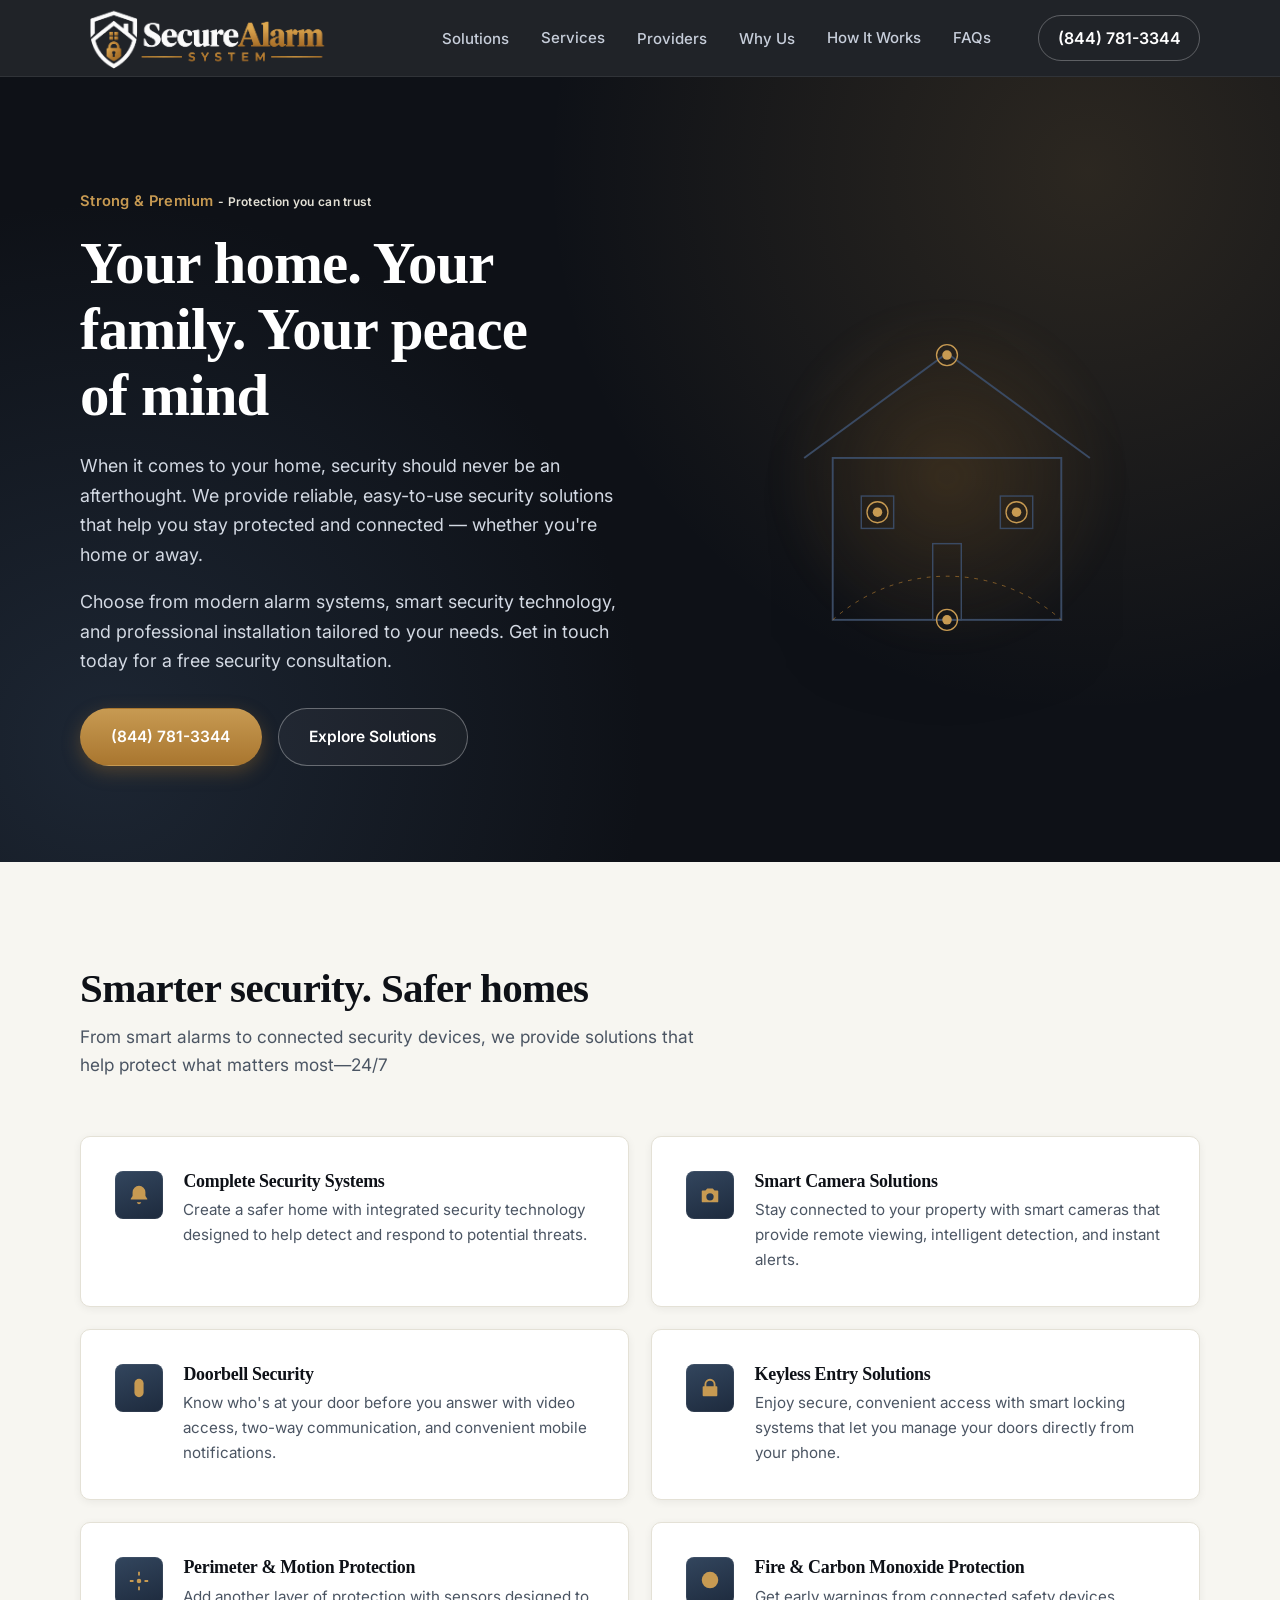
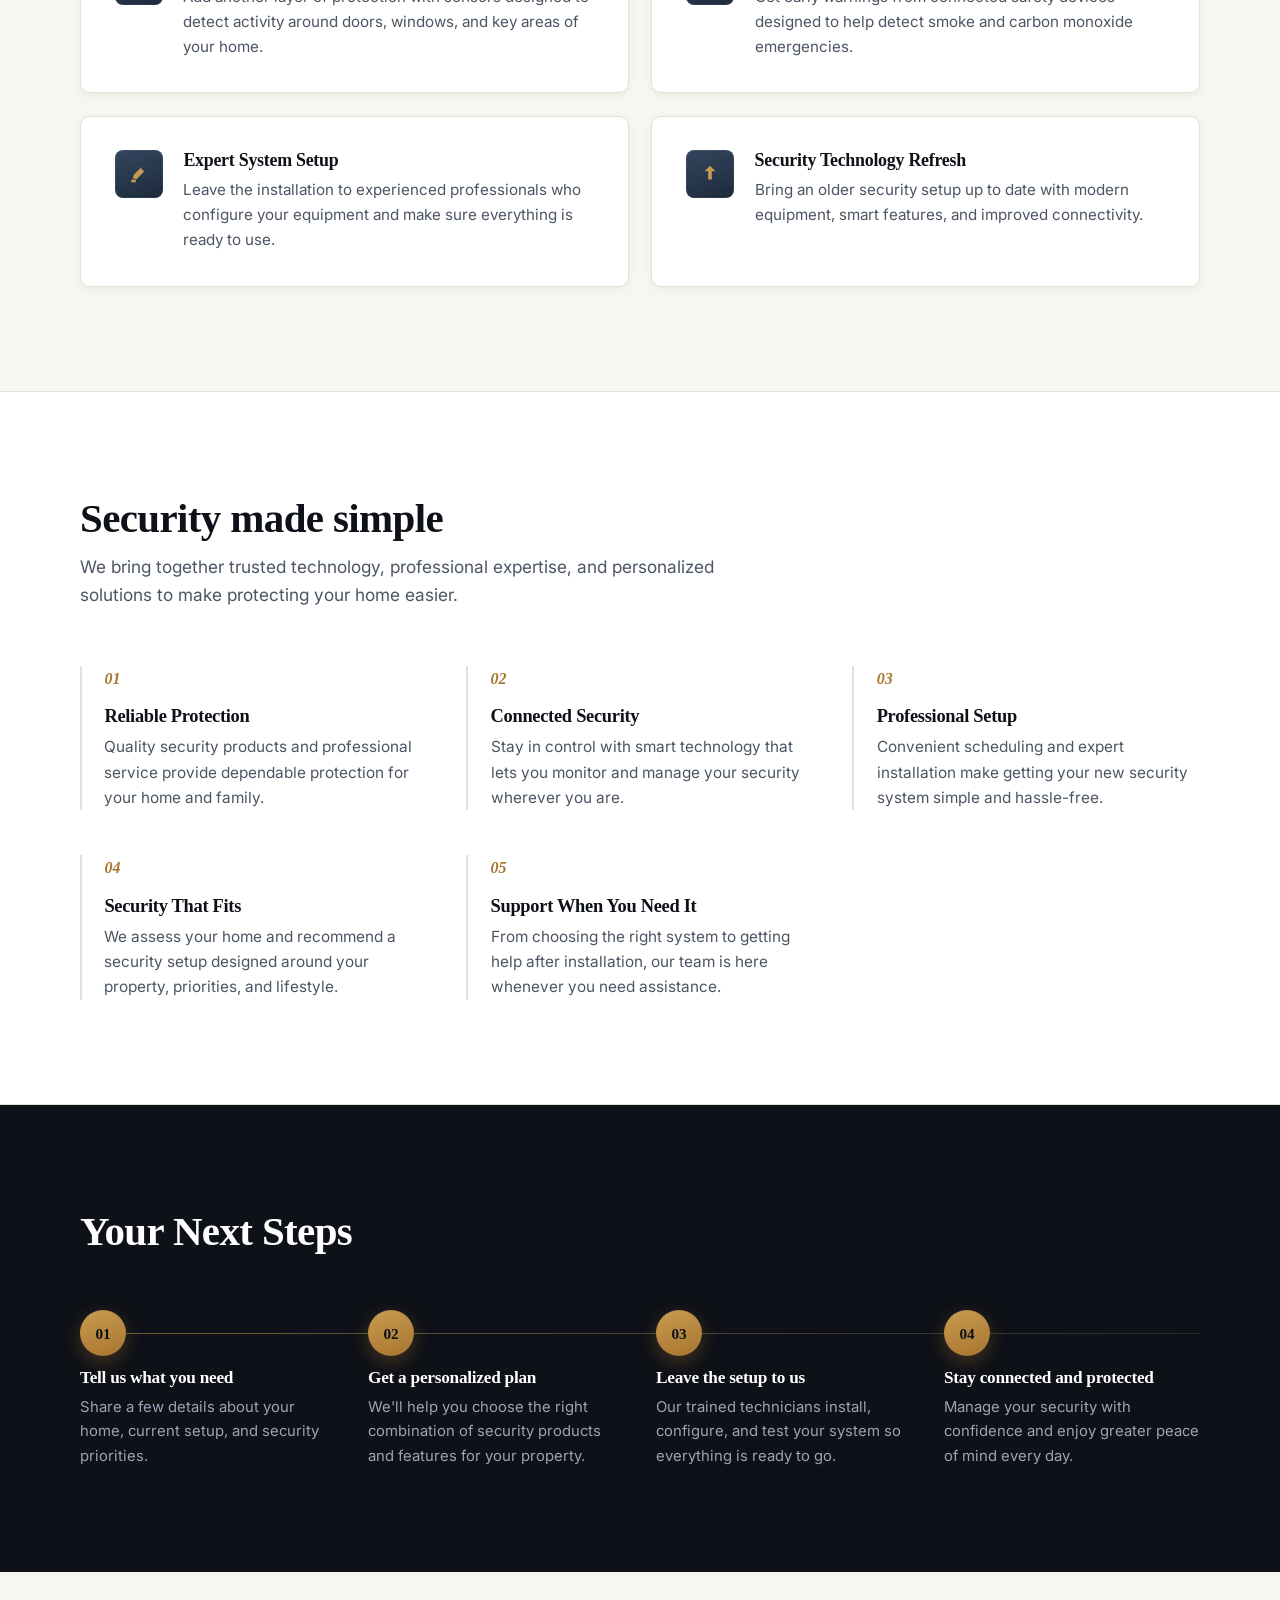
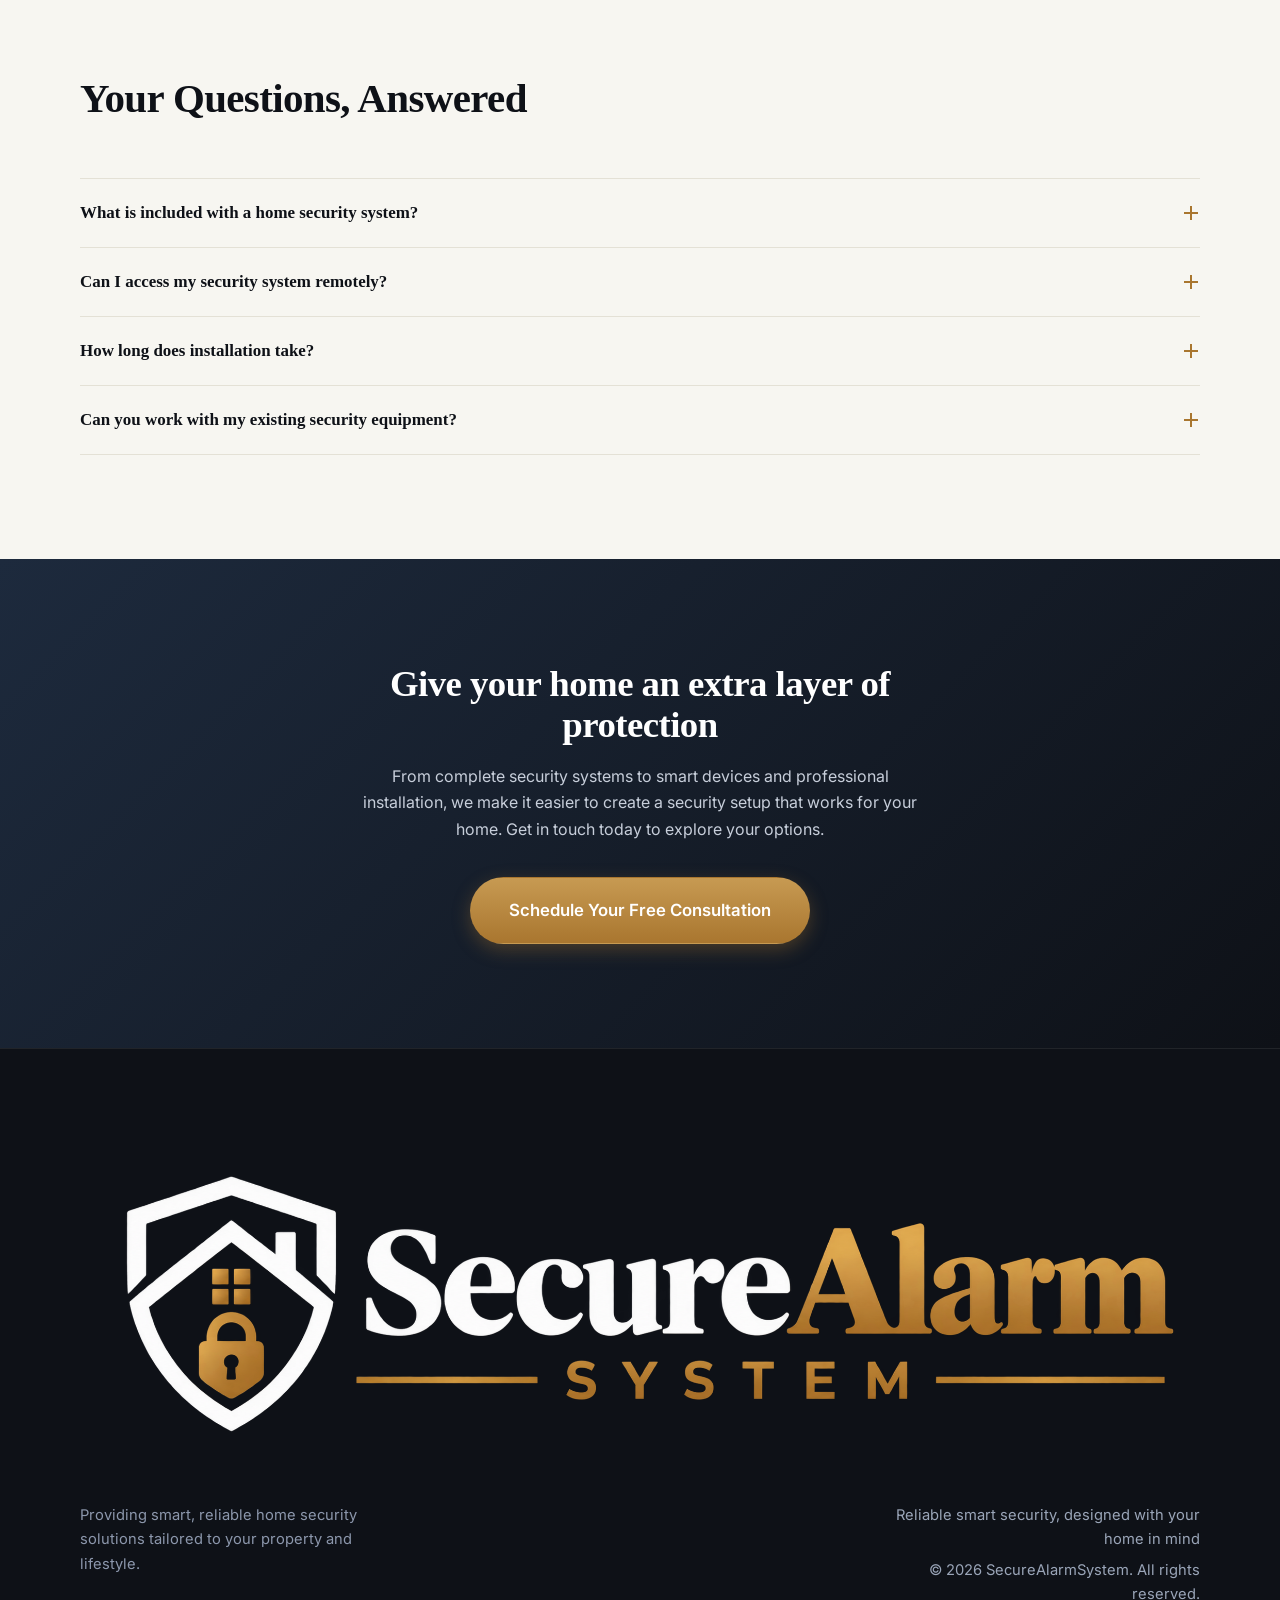
==== index.html @ 773af035 "Initial commit" ====
<!DOCTYPE html>
<html lang="en">

<head>
  <meta charset="UTF-8">
  <meta name="viewport" content="width=device-width, initial-scale=1.0">
  <title>SecureAlarmSystem | Smart Home Security You Can Count On</title>
  <link rel="preconnect" href="https://fonts.googleapis.com">
  <link rel="preconnect" href="https://fonts.gstatic.com" crossorigin>
  <link
    href="https://fonts.googleapis.com/css2?family=Libre+Franklin:wght@500;700;800&family=Inter:wght@400;500;600&display=swap"
    rel="stylesheet">
  <link rel="stylesheet" href="assets/css/styles.css">
</head>

<body>

  <!-- ============ HEADER ============ -->
  <header class="site-header" id="siteHeader">
    <div class="header-inner">
      <a href="#" class="logo">
        <img src="/assets/images/logo.png" width=250/>
      </a>

      <nav class="main-nav" id="mainNav">
        <ul>
          <li class="has-dropdown">
            <button class="nav-link dropdown-toggle" aria-expanded="false">Solutions</button>
            <ul class="dropdown">
              <li><a href="#alarms">Complete Security Systems</a></li>
              <li><a href="#cameras">Smart Camera Solutions</a></li>
              <li><a href="#doorbell">Doorbell Security</a></li>
              <li><a href="#locks">Keyless Entry Solutions</a></li>
              <li><a href="#sensors">Perimeter &amp; Motion Protection</a></li>
              <li><a href="#smoke">Fire &amp; Carbon Monoxide Protection</a></li>
            </ul>
          </li>
          <li><a class="nav-link" href="services.html">Services</a></li>
          <li class="has-dropdown">
            <button class="nav-link dropdown-toggle" aria-expanded="false">Providers</button>
            <ul class="dropdown">
              <li><a href="brands/adt.html">ADT</a></li>
              <li><a href="brands/vivint.html">Vivint</a></li>
            </ul>
          </li>
          <li class="has-dropdown">
            <button class="nav-link dropdown-toggle" aria-expanded="false">Why Us</button>
            <ul class="dropdown">
              <li><a href="#technology">Smart Technology</a></li>
              <li><a href="#custom">Customized Protection</a></li>
              <li><a href="#support">Customer Support</a></li>
            </ul>
          </li>
          <li><a class="nav-link" href="#how-it-works">How It Works</a></li>
          <li><a class="nav-link" href="#faqs">FAQs</a></li>
        </ul>
      </nav>

      <a href="tel:+18447813344" class="header-phone">(844) 781-3344</a>
      <button class="menu-toggle" id="menuToggle" aria-label="Toggle menu" aria-expanded="false">
        <span></span><span></span><span></span>
      </button>
    </div>
  </header>

  <!-- ============ HERO ============ -->
  <section class="hero">
    <div class="hero-inner">
      <div class="hero-copy">
        <p class="hero-kicker">Strong & Premium <span style="color: var(--line); font-size: 12px;"> - Protection you can
            trust</span></p>
        <h1>Your home. Your family. Your peace of mind</h1>
        <p class="hero-lead">
          When it comes to your home, security should never be an afterthought. We provide reliable, easy-to-use
          security solutions that help you stay protected and connected — whether you're home or away.
        </p>
        <p class="hero-lead">
          Choose from modern alarm systems, smart security technology, and professional installation tailored to your
          needs. Get in touch today for a free security consultation.
        </p>
        <div class="hero-actions">
          <a href="tel:+18447813344" class="btn btn-primary">(844) 781-3344</a>
          <a href="#solutions" class="btn btn-ghost">Explore Solutions</a>
        </div>
      </div>

      <div class="hero-visual" aria-hidden="true">
        <svg viewBox="0 0 420 420" class="house-schematic">
          <!-- roof -->
          <path d="M60 190 L210 80 L360 190" fill="none" stroke="#3A4A63" stroke-width="2" />
          <!-- walls -->
          <rect x="90" y="190" width="240" height="170" fill="none" stroke="#3A4A63" stroke-width="2" />
          <!-- door -->
          <rect x="195" y="280" width="30" height="80" fill="none" stroke="#3A4A63" stroke-width="1.5" />
          <!-- windows -->
          <rect x="120" y="230" width="34" height="34" fill="none" stroke="#3A4A63" stroke-width="1.5" />
          <rect x="266" y="230" width="34" height="34" fill="none" stroke="#3A4A63" stroke-width="1.5" />
          <!-- sensor nodes -->
          <g class="sensor-node" style="--d:0s">
            <circle cx="137" cy="247" r="5" />
            <circle cx="137" cy="247" r="11" class="pulse" />
          </g>
          <g class="sensor-node" style="--d:.4s">
            <circle cx="283" cy="247" r="5" />
            <circle cx="283" cy="247" r="11" class="pulse" />
          </g>
          <g class="sensor-node" style="--d:.8s">
            <circle cx="210" cy="360" r="5" />
            <circle cx="210" cy="360" r="11" class="pulse" />
          </g>
          <g class="sensor-node" style="--d:1.2s">
            <circle cx="210" cy="82" r="5" />
            <circle cx="210" cy="82" r="11" class="pulse" />
          </g>
          <!-- coverage arcs -->
          <path d="M90 360 A180 180 0 0 1 330 360" fill="none" stroke="#C98A33" stroke-width="1" stroke-dasharray="4 6"
            opacity=".6" />
        </svg>
      </div>
    </div>
  </section>

  <!-- ============ SOLUTIONS ============ -->
  <section class="solutions" id="solutions">
    <div class="section-inner">
      <div class="section-head">
        <h2>Smarter security. Safer homes</h2>
        <p>From smart alarms to connected security devices, we provide solutions that help protect what matters
          most—24/7</p>
      </div>

      <ul class="solutions-list">
        <li id="alarms">
          <span class="sol-icon" data-icon="alarm"></span>
          <div>
            <h3>Complete Security Systems</h3>
            <p>Create a safer home with integrated security technology designed to help detect and respond to potential
              threats.</p>
          </div>
        </li>
        <li id="cameras">
          <span class="sol-icon" data-icon="camera"></span>
          <div>
            <h3>Smart Camera Solutions</h3>
            <p>Stay connected to your property with smart cameras that provide remote viewing, intelligent detection,
              and instant alerts.</p>
          </div>
        </li>
        <li id="doorbell">
          <span class="sol-icon" data-icon="doorbell"></span>
          <div>
            <h3>Doorbell Security</h3>
            <p>Know who's at your door before you answer with video access, two-way communication, and convenient mobile
              notifications.</p>
          </div>
        </li>
        <li id="locks">
          <span class="sol-icon" data-icon="lock"></span>
          <div>
            <h3>Keyless Entry Solutions</h3>
            <p>Enjoy secure, convenient access with smart locking systems that let you manage your doors directly from
              your phone.</p>
          </div>
        </li>
        <li id="sensors">
          <span class="sol-icon" data-icon="sensor"></span>
          <div>
            <h3>Perimeter &amp; Motion Protection</h3>
            <p>Add another layer of protection with sensors designed to detect activity around doors, windows, and key
              areas of your home.</p>
          </div>
        </li>
        <li id="smoke">
          <span class="sol-icon" data-icon="smoke"></span>
          <div>
            <h3>Fire &amp; Carbon Monoxide Protection</h3>
            <p>Get early warnings from connected safety devices designed to help detect smoke and carbon monoxide
              emergencies.</p>
          </div>
        </li>
        <li>
          <span class="sol-icon" data-icon="install"></span>
          <div>
            <h3>Expert System Setup</h3>
            <p>Leave the installation to experienced professionals who configure your equipment and make sure everything
              is ready to use.</p>
          </div>
        </li>
        <li>
          <span class="sol-icon" data-icon="upgrade"></span>
          <div>
            <h3>Security Technology Refresh</h3>
            <p>Bring an older security setup up to date with modern equipment, smart features, and improved
              connectivity.</p>
          </div>
        </li>
      </ul>
    </div>
  </section>

  <!-- ============ WHY US ============ -->
  <section class="why-us" id="why-us">
    <div class="section-inner why-inner">
      <div class="section-head">
        <h2>Security made simple</h2>
        <p>We bring together trusted technology, professional expertise, and personalized solutions to make protecting
          your home easier.</p>
      </div>

      <div class="why-grid">
        <div class="why-item">
          <span class="why-index">01</span>
          <h3>Reliable Protection</h3>
          <p>Quality security products and professional service provide dependable protection for your home and family.
          </p>
        </div>
        <div class="why-item" id="technology">
          <span class="why-index">02</span>
          <h3>Connected Security</h3>
          <p>Stay in control with smart technology that lets you monitor and manage your security wherever you are.</p>
        </div>
        <div class="why-item">
          <span class="why-index">03</span>
          <h3>Professional Setup</h3>
          <p>Convenient scheduling and expert installation make getting your new security system simple and hassle-free.
          </p>
        </div>
        <div class="why-item" id="custom">
          <span class="why-index">04</span>
          <h3>Security That Fits</h3>
          <p>We assess your home and recommend a security setup designed around your property, priorities, and
            lifestyle.</p>
        </div>
        <div class="why-item" id="support">
          <span class="why-index">05</span>
          <h3>Support When You Need It</h3>
          <p>From choosing the right system to getting help after installation, our team is here whenever you need
            assistance.</p>
        </div>
      </div>
    </div>
  </section>

  <!-- ============ HOW IT WORKS ============ -->
  <section class="how-it-works" id="how-it-works">
    <div class="section-inner">
      <div class="section-head light">
        <h2>Your Next Steps</h2>
      </div>

      <ol class="timeline">
        <li>
          <span class="tl-num">01</span>
          <div>
            <h3>Tell us what you need</h3>
            <p>Share a few details about your home, current setup, and security priorities.</p>
          </div>
        </li>
        <li>
          <span class="tl-num">02</span>
          <div>
            <h3>Get a personalized plan</h3>
            <p>We'll help you choose the right combination of security products and features for your property.</p>
          </div>
        </li>
        <li>
          <span class="tl-num">03</span>
          <div>
            <h3>Leave the setup to us</h3>
            <p>Our trained technicians install, configure, and test your system so everything is ready to go.</p>
          </div>
        </li>
        <li>
          <span class="tl-num">04</span>
          <div>
            <h3>Stay connected and protected</h3>
            <p>Manage your security with confidence and enjoy greater peace of mind every day.</p>
          </div>
        </li>
      </ol>
    </div>
  </section>

  <!-- ============ FAQ ============ -->
  <section class="faqs" id="faqs">
    <div class="section-inner">
      <div class="section-head">
        <h2>Your Questions, Answered</h2>
      </div>

      <div class="accordion" id="faqAccordion">
        <div class="accordion-item">
          <button class="accordion-trigger" aria-expanded="false">
            <span>What is included with a home security system?</span>
            <span class="accordion-icon"></span>
          </button>
          <div class="accordion-panel">
            <p>Security packages can include alarms, cameras, sensors, smart locks, and other connected devices based on
              your home's needs.</p>
          </div>
        </div>
        <div class="accordion-item">
          <button class="accordion-trigger" aria-expanded="false">
            <span>Can I access my security system remotely?</span>
            <span class="accordion-icon"></span>
          </button>
          <div class="accordion-panel">
            <p>Yes. Compatible systems can connect to your smartphone, allowing you to check your security status and
              receive notifications while you're away.</p>
          </div>
        </div>
        <div class="accordion-item">
          <button class="accordion-trigger" aria-expanded="false">
            <span>How long does installation take?</span>
            <span class="accordion-icon"></span>
          </button>
          <div class="accordion-panel">
            <p>Installation time depends on the size and complexity of your system. Our technicians will make sure your
              equipment is properly installed, configured, and tested.</p>
          </div>
        </div>
        <div class="accordion-item">
          <button class="accordion-trigger" aria-expanded="false">
            <span>Can you work with my existing security equipment?</span>
            <span class="accordion-icon"></span>
          </button>
          <div class="accordion-panel">
            <p>In many cases, existing equipment can be upgraded or integrated with newer security technology. We'll
              assess your current setup and recommend the best options.</p>
          </div>
        </div>
      </div>
    </div>
  </section>

  <!-- ============ CTA ============ -->
  <section class="cta">
    <div class="section-inner cta-inner">
      <h2>Give your home an extra layer of protection</h2>
      <p>From complete security systems to smart devices and professional installation, we make it easier to create a
        security setup that works for your home. Get in touch today to explore your options.</p>
      <a href="tel:+18447813344" class="btn btn-primary btn-large">Schedule Your Free Consultation</a>
    </div>
  </section>

  <!-- ============ FOOTER ============ -->
  <footer class="site-footer">
    <div class="section-inner footer-inner">
      <a href="#" class="logo footer-logo"><img src="/assets/images/logo.png"/></a>
      <div class="parent">
        <div>
          <p>Providing smart, reliable home security solutions tailored to your property and lifestyle.</p>
        </div>
        <div class="footer-tagline">
          <p>Reliable smart security, designed with your home in mind</p>
          <p class="footer-copy">&copy; 2026 SecureAlarmSystem. All rights reserved.</p>
        </div>
      </div>
    </div>
  </footer>

  <button id="backToTop" class="back-to-top" aria-label="Back to top">&uarr;</button>

  <script src="https://code.jquery.com/jquery-3.7.1.min.js"></script>
  <script src="assets/js/script.js"></script>
</body>

</html>
---- assets/css/styles.css ----
/* =========================================================
   HomeSafeAlarm — stylesheet
   Palette (premium, product-brand direction):
     --ink       #0E1117  (obsidian — dark sections/text)
     --ink-2     #171B24  (raised panel on obsidian)
     --steel     #1D2A3D  (deep graphite-blue — brand dark)
     --steel-2   #33465E  (illustration line blue)
     --brass     #A9762F  (signature accent — metal/vault, not a stock orange)
     --brass-lt  #C79A52  (accent hover / gradient highlight)
     --paper     #F7F6F1  (warm bone background)
     --line      #E4E1D6  (hairline borders on paper)
     --slate     #4B5563  (body text)
   Type:
     Display/headings: 'Fraunces' (optical-size serif — confident, editorial)
     Body / UI:         'Inter'
   Edit the :root variables below to re-theme the whole site.
   ========================================================= */

:root {
  --ink: #0E1117;
  --ink-2: #171B24;
  --steel: #1D2A3D;
  --steel-2: #33465E;
  --brass: #A9762F;
  --brass-lt: #C79A52;
  --paper: #F7F6F1;
  --line: #E4E1D6;
  --slate: #4B5563;
  --white: #FFFFFF;

  /* legacy aliases kept so every component below still resolves */
  --amber: var(--brass);
  --amber-dark: #8E6226;

  --font-head: 'Fraunces', Georgia, serif;
  --font-body: 'Inter', Arial, sans-serif;

  --max-w: 1200px;
  --radius: 10px;
  --radius-sm: 8px;
  --radius-pill: 999px;

  --shadow-sm: 0 2px 8px rgba(14, 17, 23, .06);
  --shadow-md: 0 12px 32px rgba(14, 17, 23, .10);
  --shadow-lg: 0 24px 60px rgba(14, 17, 23, .20);
}

*,
*::before,
*::after {
  box-sizing: border-box;
}

html {
  scroll-behavior: smooth;
}

body {
  margin: 0;
  font-family: var(--font-body);
  color: var(--slate);
  background: var(--paper);
  line-height: 1.65;
  -webkit-font-smoothing: antialiased;
}

h1,
h2,
h3 {
  font-family: var(--font-head);
  font-optical-sizing: auto;
  color: var(--ink);
  margin: 0;
  line-height: 1.12;
  letter-spacing: -0.015em;
  font-weight: 600;
}

p {
  margin: 0 0 1em;
}

a {
  color: inherit;
  text-decoration: none;
}

ul,
ol {
  list-style: none;
  margin: 0;
  padding: 0;
}

img,
svg {
  display: block;
  max-width: 100%;
}

button {
  font-family: inherit;
  cursor: pointer;
}

:focus-visible {
  outline: 2px solid var(--brass);
  outline-offset: 3px;
}

.section-inner {
  max-width: var(--max-w);
  margin: 0 auto;
  padding: 6.5rem 2.5rem;
}

.section-head {
  max-width: 640px;
  margin-bottom: 3.5rem;
}

.section-head h2 {
  font-size: clamp(1.9rem, 3.2vw, 2.6rem);
  margin-bottom: .7rem;
  font-weight: 600;
}

.section-head p {
  font-size: 1.08rem;
  color: var(--slate);
  margin: 0;
}

.section-head.light h2 {
  color: var(--white);
}

.section-head.light p {
  color: #AEB6C4;
}

/* ---------------- Buttons ---------------- */
.btn {
  display: inline-flex;
  align-items: center;
  justify-content: center;
  gap: .5rem;
  padding: .95rem 1.9rem;
  font-family: var(--font-body);
  font-weight: 600;
  font-size: .97rem;
  border-radius: var(--radius-pill);
  border: 1.5px solid transparent;
  transition: transform .18s ease, box-shadow .18s ease, background .18s ease, border-color .18s ease, color .18s ease;
}

.btn-primary {
  background: linear-gradient(180deg, var(--brass-lt), var(--brass));
  color: var(--white);
  box-shadow: 0 6px 18px rgba(169, 118, 47, .35);
}

.btn-primary:hover {
  transform: translateY(-2px);
  box-shadow: 0 10px 26px rgba(169, 118, 47, .45);
}

.btn-ghost {
  border-color: rgba(255, 255, 255, .32);
  color: var(--white);
  background: rgba(255, 255, 255, .04);
}

.btn-ghost:hover {
  border-color: rgba(255, 255, 255, .7);
  background: rgba(255, 255, 255, .1);
  transform: translateY(-2px);
}

.btn-large {
  padding: 1.15rem 2.4rem;
  font-size: 1.05rem;
}

/* ---------------- Header ---------------- */
.site-header {
  position: sticky;
  top: 0;
  z-index: 100;
  background: rgba(14, 17, 23, .92);
  backdrop-filter: blur(10px);
  border-bottom: 1px solid rgba(255, 255, 255, .07);
  transition: box-shadow .2s ease, background .2s ease;
}

.site-header.scrolled {
  background: rgba(14, 17, 23, .98);
  box-shadow: 0 8px 24px rgba(0, 0, 0, .25);
}

.header-inner {
  max-width: var(--max-w);
  margin: 0 auto;
  padding: 0 2.5rem;
  height: 76px;
  display: flex;
  align-items: center;
  gap: 2rem;
}

.logo {
  display: flex;
  align-items: center;
  gap: .6rem;
  font-family: var(--font-head);
  font-weight: 600;
  font-size: 1.28rem;
  color: var(--white);
  margin-right: auto;
  letter-spacing: -0.01em;
}

.logo-mark {
  color: var(--ink);
  display: flex;
  background: linear-gradient(160deg, var(--brass-lt), var(--brass));
  border-radius: 50%;
  padding: 5px;
  box-shadow: 0 2px 10px rgba(169, 118, 47, .4);
}

.main-nav {
  display: flex;
}

.main-nav>ul {
  display: flex;
  align-items: center;
  gap: .1rem;
}

.nav-link {
  background: none;
  border: none;
  color: #C7CEDA;
  font-family: var(--font-body);
  font-size: .94rem;
  font-weight: 500;
  padding: 1.6rem .95rem;
  display: inline-block;
  position: relative;
}

.nav-link::after {
  content: '';
  position: absolute;
  left: .95rem;
  right: .95rem;
  bottom: 1.35rem;
  height: 1.5px;
  background: var(--brass);
  transform: scaleX(0);
  transform-origin: left;
  transition: transform .2s ease;
}

.nav-link:hover {
  color: var(--white);
}

.nav-link:hover::after {
  transform: scaleX(1);
}

.has-dropdown {
  position: relative;
}

.dropdown {
  position: absolute;
  top: 100%;
  left: 0;
  min-width: 230px;
  background: var(--white);
  border-radius: var(--radius);
  border: 1px solid var(--line);
  box-shadow: var(--shadow-lg);
  padding: .6rem 0;
  opacity: 0;
  visibility: hidden;
  transform: translateY(6px);
  transition: opacity .15s ease, transform .15s ease, visibility .15s;
}

.has-dropdown.open .dropdown {
  opacity: 1;
  visibility: visible;
  transform: translateY(0);
}

.dropdown li a {
  display: block;
  padding: .6rem 1.2rem;
  color: var(--ink);
  font-size: .93rem;
  font-weight: 500;
}

.dropdown li a:hover {
  background: var(--paper);
  color: var(--brass);
}

.header-phone {
  color: var(--white);
  font-weight: 600;
  font-family: var(--font-body);
  border: 1.5px solid rgba(255, 255, 255, .28);
  padding: .55rem 1.15rem;
  border-radius: var(--radius-pill);
  white-space: nowrap;
  transition: border-color .18s ease, color .18s ease;
}

.header-phone:hover {
  border-color: var(--brass);
  color: var(--brass-lt);
}

.menu-toggle {
  display: none;
  flex-direction: column;
  gap: 5px;
  background: none;
  border: none;
  padding: .4rem;
}

.menu-toggle span {
  width: 22px;
  height: 2px;
  background: var(--white);
  display: block;
}

/* ---------------- Hero ---------------- */
.hero {
  position: relative;
  overflow: hidden;
  background:
    radial-gradient(circle at 85% 12%, rgba(199, 154, 82, .16), transparent 42%),
    radial-gradient(circle at 8% 85%, rgba(51, 70, 94, .4), transparent 40%),
    var(--ink);
}

.hero-inner {
  max-width: var(--max-w);
  margin: 0 auto;
  padding: 7rem 2.5rem 6rem;
  display: grid;
  grid-template-columns: 1.05fr .95fr;
  gap: 3.5rem;
  align-items: center;
}

.hero-kicker {
  color: var(--brass-lt);
  font-weight: 600;
  font-size: .92rem;
  letter-spacing: .02em;
  margin-bottom: 1.1rem;
}

.hero h1 {
  font-size: clamp(2.5rem, 4.6vw, 3.7rem);
  color: var(--white);
  margin-bottom: 1.4rem;
  max-width: 17ch;
  font-weight: 600;
}

.hero-lead {
  color: #D3D9E3;
  font-size: 1.12rem;
  max-width: 52ch;
}

.hero-sub {
  color: #9AA5B8;
  font-size: .99rem;
  max-width: 52ch;
}

.hero-actions {
  display: flex;
  gap: 1rem;
  flex-wrap: wrap;
  margin-top: 2rem;
}

.trust-bar {
  display: flex;
  flex-wrap: wrap;
  gap: 2.2rem;
  margin-top: 3rem;
  padding-top: 2rem;
  border-top: 1px solid rgba(255, 255, 255, .12);
}

.trust-bar div {
  min-width: 120px;
}

.trust-bar strong {
  display: block;
  font-family: var(--font-head);
  color: var(--white);
  font-size: 1.5rem;
  font-weight: 600;
}

.trust-bar span {
  color: #8C97AC;
  font-size: .84rem;
}

.hero-visual {
  display: flex;
  justify-content: center;
  position: relative;
}

.hero-visual::before {
  content: '';
  position: absolute;
  inset: 8% 14%;
  background: radial-gradient(circle, rgba(169, 118, 47, .22), transparent 70%);
  filter: blur(10px);
}

.house-schematic {
  width: 100%;
  max-width: 400px;
  position: relative;
  filter: drop-shadow(0 30px 40px rgba(0, 0, 0, .35));
}

.sensor-node circle:first-child {
  fill: var(--brass-lt);
}

.sensor-node .pulse {
  fill: none;
  stroke: var(--brass-lt);
  stroke-width: 1.4;
  transform-origin: center;
  animation: pulseRing 2.6s ease-out infinite;
  animation-delay: var(--d);
}

@keyframes pulseRing {
  0% {
    transform: scale(.4);
    opacity: .9;
  }

  80% {
    transform: scale(1.9);
    opacity: 0;
  }

  100% {
    opacity: 0;
  }
}

@media (prefers-reduced-motion:reduce) {
  .sensor-node .pulse {
    animation: none;
    opacity: .5;
  }
}

/* ---------------- Solutions ---------------- */
.solutions-list {
  display: grid;
  grid-template-columns: repeat(2, 1fr);
  gap: 1.4rem;
}

.solutions-list li {
  display: flex;
  gap: 1.3rem;
  padding: 2.1rem;
  background: var(--white);
  border: 1px solid var(--line);
  border-radius: var(--radius);
  box-shadow: var(--shadow-sm);
  transition: transform .2s ease, box-shadow .2s ease, border-color .2s ease;
}

.solutions-list li:hover {
  transform: translateY(-3px);
  box-shadow: var(--shadow-md);
  border-color: #D9CBB0;
}

.solutions-list h3 {
  font-size: 1.12rem;
  margin-bottom: .4rem;
  font-weight: 600;
}

.solutions-list p {
  font-size: .95rem;
  margin: 0;
}

.sol-icon {
  flex: none;
  width: 48px;
  height: 48px;
  border-radius: var(--radius-sm);
  background: linear-gradient(160deg, var(--steel-2), var(--steel));
  position: relative;
  box-shadow: inset 0 0 0 1px rgba(255, 255, 255, .06);
}

.sol-icon::before {
  content: '';
  position: absolute;
  inset: 13px;
  background-color: var(--brass-lt);
  -webkit-mask-size: contain;
  mask-size: contain;
  -webkit-mask-repeat: no-repeat;
  mask-repeat: no-repeat;
  -webkit-mask-position: center;
  mask-position: center;
}

.sol-icon[data-icon="alarm"]::before {
  -webkit-mask-image: url("data:image/svg+xml,%3Csvg xmlns='http://www.w3.org/2000/svg' viewBox='0 0 24 24'%3E%3Cpath d='M12 2a7 7 0 00-7 7v4l-2 3v1h18v-1l-2-3V9a7 7 0 00-7-7zm0 20a2.5 2.5 0 002.45-2H9.55A2.5 2.5 0 0012 22z'/%3E%3C/svg%3E");
  mask-image: url("data:image/svg+xml,%3Csvg xmlns='http://www.w3.org/2000/svg' viewBox='0 0 24 24'%3E%3Cpath d='M12 2a7 7 0 00-7 7v4l-2 3v1h18v-1l-2-3V9a7 7 0 00-7-7zm0 20a2.5 2.5 0 002.45-2H9.55A2.5 2.5 0 0012 22z'/%3E%3C/svg%3E");
}

.sol-icon[data-icon="camera"]::before {
  -webkit-mask-image: url("data:image/svg+xml,%3Csvg xmlns='http://www.w3.org/2000/svg' viewBox='0 0 24 24'%3E%3Cpath d='M4 7h3l2-2h6l2 2h3a1 1 0 011 1v11a1 1 0 01-1 1H4a1 1 0 01-1-1V8a1 1 0 011-1zm8 3a4 4 0 100 8 4 4 0 000-8z'/%3E%3C/svg%3E");
  mask-image: url("data:image/svg+xml,%3Csvg xmlns='http://www.w3.org/2000/svg' viewBox='0 0 24 24'%3E%3Cpath d='M4 7h3l2-2h6l2 2h3a1 1 0 011 1v11a1 1 0 01-1 1H4a1 1 0 01-1-1V8a1 1 0 011-1zm8 3a4 4 0 100 8 4 4 0 000-8z'/%3E%3C/svg%3E");
}

.sol-icon[data-icon="doorbell"]::before {
  -webkit-mask-image: url("data:image/svg+xml,%3Csvg xmlns='http://www.w3.org/2000/svg' viewBox='0 0 24 24'%3E%3Crect x='7' y='2' width='10' height='20' rx='5'/%3E%3C/svg%3E");
  mask-image: url("data:image/svg+xml,%3Csvg xmlns='http://www.w3.org/2000/svg' viewBox='0 0 24 24'%3E%3Crect x='7' y='2' width='10' height='20' rx='5'/%3E%3C/svg%3E");
}

.sol-icon[data-icon="lock"]::before {
  -webkit-mask-image: url("data:image/svg+xml,%3Csvg xmlns='http://www.w3.org/2000/svg' viewBox='0 0 24 24'%3E%3Cpath d='M6 10V8a6 6 0 1112 0v2h1a1 1 0 011 1v9a1 1 0 01-1 1H5a1 1 0 01-1-1v-9a1 1 0 011-1h1zm2 0h8V8a4 4 0 00-8 0v2z'/%3E%3C/svg%3E");
  mask-image: url("data:image/svg+xml,%3Csvg xmlns='http://www.w3.org/2000/svg' viewBox='0 0 24 24'%3E%3Cpath d='M6 10V8a6 6 0 1112 0v2h1a1 1 0 011 1v9a1 1 0 01-1 1H5a1 1 0 01-1-1v-9a1 1 0 011-1h1zm2 0h8V8a4 4 0 00-8 0v2z'/%3E%3C/svg%3E");
}

.sol-icon[data-icon="sensor"]::before {
  -webkit-mask-image: url("data:image/svg+xml,%3Csvg xmlns='http://www.w3.org/2000/svg' viewBox='0 0 24 24'%3E%3Ccircle cx='12' cy='12' r='2.5'/%3E%3Cpath d='M12 2v4M12 18v4M2 12h4M18 12h4' stroke='%23000' stroke-width='2' fill='none'/%3E%3C/svg%3E");
  mask-image: url("data:image/svg+xml,%3Csvg xmlns='http://www.w3.org/2000/svg' viewBox='0 0 24 24'%3E%3Ccircle cx='12' cy='12' r='2.5'/%3E%3Cpath d='M12 2v4M12 18v4M2 12h4M18 12h4' stroke='%23000' stroke-width='2' fill='none'/%3E%3C/svg%3E");
}

.sol-icon[data-icon="smoke"]::before {
  -webkit-mask-image: url("data:image/svg+xml,%3Csvg xmlns='http://www.w3.org/2000/svg' viewBox='0 0 24 24'%3E%3Ccircle cx='12' cy='11' r='9'/%3E%3C/svg%3E");
  mask-image: url("data:image/svg+xml,%3Csvg xmlns='http://www.w3.org/2000/svg' viewBox='0 0 24 24'%3E%3Ccircle cx='12' cy='11' r='9'/%3E%3C/svg%3E");
}

.sol-icon[data-icon="install"]::before {
  -webkit-mask-image: url("data:image/svg+xml,%3Csvg xmlns='http://www.w3.org/2000/svg' viewBox='0 0 24 24'%3E%3Cpath d='M14.7 6.3l3 3-8.4 8.4-4-1 1-4 8.4-8.4zM3 21h6l-1-3H4l-1 3z'/%3E%3C/svg%3E");
  mask-image: url("data:image/svg+xml,%3Csvg xmlns='http://www.w3.org/2000/svg' viewBox='0 0 24 24'%3E%3Cpath d='M14.7 6.3l3 3-8.4 8.4-4-1 1-4 8.4-8.4zM3 21h6l-1-3H4l-1 3z'/%3E%3C/svg%3E");
}

.sol-icon[data-icon="upgrade"]::before {
  -webkit-mask-image: url("data:image/svg+xml,%3Csvg xmlns='http://www.w3.org/2000/svg' viewBox='0 0 24 24'%3E%3Cpath d='M12 3l6 6h-4v9h-4V9H6l6-6z'/%3E%3C/svg%3E");
  mask-image: url("data:image/svg+xml,%3Csvg xmlns='http://www.w3.org/2000/svg' viewBox='0 0 24 24'%3E%3Cpath d='M12 3l6 6h-4v9h-4V9H6l6-6z'/%3E%3C/svg%3E");
}

/* ---------------- Why Us ---------------- */
.why-us {
  background: var(--white);
  border-top: 1px solid var(--line);
  border-bottom: 1px solid var(--line);
}

.why-grid {
  display: grid;
  grid-template-columns: repeat(3, 1fr);
  gap: 2.8rem 2.4rem;
}

.why-item {
  padding-left: 1.4rem;
  border-left: 2px solid var(--line);
  transition: border-color .2s ease;
}

.why-item:hover {
  border-left-color: var(--brass);
}

.why-index {
  display: block;
  font-family: var(--font-head);
  font-weight: 600;
  font-style: italic;
  font-size: 1rem;
  color: var(--brass);
  margin-bottom: .9rem;
}

.why-item h3 {
  font-size: 1.15rem;
  margin-bottom: .45rem;
  font-weight: 600;
}

.why-item p {
  font-size: .96rem;
  margin: 0;
}

/* ---------------- How it works ---------------- */
.how-it-works {
  background: var(--ink);
}

.timeline {
  display: grid;
  grid-template-columns: repeat(4, 1fr);
  gap: 2rem;
  position: relative;
}

.timeline::before {
  content: '';
  position: absolute;
  top: 23px;
  left: 0;
  right: 0;
  height: 1px;
  background: linear-gradient(90deg, rgba(199, 154, 82, .55), rgba(255, 255, 255, .1));
}

.timeline li {
  position: relative;
  padding-top: 3.6rem;
}

.tl-num {
  position: absolute;
  top: 0;
  left: 0;
  width: 46px;
  height: 46px;
  display: flex;
  align-items: center;
  justify-content: center;
  background: linear-gradient(160deg, var(--brass-lt), var(--brass));
  color: var(--ink);
  font-family: var(--font-head);
  font-weight: 600;
  font-size: .95rem;
  border-radius: 50%;
  box-shadow: 0 6px 18px rgba(169, 118, 47, .35);
}

.timeline h3 {
  color: var(--white);
  font-size: 1.08rem;
  margin-bottom: .45rem;
  font-weight: 600;
}

.timeline p {
  color: #9AA5B8;
  font-size: .93rem;
  margin: 0;
}

/* ---------------- FAQ ---------------- */
.faqs {
  background: var(--paper);
}

.accordion {
  border-top: 1px solid var(--line);
}

.accordion-item {
  border-bottom: 1px solid var(--line);
}

.accordion-trigger {
  width: 100%;
  display: flex;
  align-items: center;
  justify-content: space-between;
  gap: 1rem;
  background: none;
  border: none;
  padding: 1.5rem 0;
  font-family: var(--font-head);
  font-size: 1.06rem;
  font-weight: 600;
  color: var(--ink);
  text-align: left;
}

.accordion-icon {
  flex: none;
  position: relative;
  width: 18px;
  height: 18px;
}

.accordion-icon::before,
.accordion-icon::after {
  content: '';
  position: absolute;
  background: var(--brass);
  top: 50%;
  left: 50%;
  transform: translate(-50%, -50%);
}

.accordion-icon::before {
  width: 14px;
  height: 2px;
}

.accordion-icon::after {
  width: 2px;
  height: 14px;
  transition: transform .2s ease;
}

.accordion-trigger[aria-expanded="true"] .accordion-icon::after {
  transform: translate(-50%, -50%) rotate(90deg) scaleX(0);
}

.accordion-panel {
  max-height: 0;
  overflow: hidden;
  transition: max-height .25s ease;
}

.accordion-panel p {
  padding: 0 0 1.5rem;
  margin: 0;
  font-size: 1rem;
  max-width: 95ch;
}

/* ---------------- CTA ---------------- */
.cta {
  background: linear-gradient(135deg, var(--steel), var(--ink));
}

.cta-inner {
  text-align: center;
  max-width: 640px;
}

.cta h2 {
  color: var(--white);
  margin-bottom: 1.1rem;
  font-size: clamp(1.8rem, 3vw, 2.3rem);
}

.cta p {
  color: #C7CEDA;
  margin-bottom: 2.2rem;
}

/* ---------------- Footer ---------------- */
.site-footer {
  background: var(--ink);
  border-top: 1px solid rgba(255, 255, 255, .08);
}

.footer-inner .parent{
  display: flex;
  justify-content: space-between;
  align-items: flex-start;
  gap: 2rem;
  flex-wrap: wrap;
}

.footer-inner {
  padding: 3.8rem 2.5rem;
}

.footer-logo {
  color: var(--white);
  margin-bottom: .8rem;
  display: inline-block;
}

.footer-inner p {
  color: #8C97AC;
  font-size: .92rem;
  max-width: 34ch;
  margin: 0;
}

.footer-tagline {
  text-align: right;
}

.footer-tagline p {
  margin-bottom: .4rem;
  color: #9AA5B8;
}

.footer-copy {
  color: #5F6B80;
  font-size: .85rem;
}

.footer-legal {
  font-size: .82rem;
  color: #5F6B80;
}

.footer-legal a {
  color: #8C97AC;
}

.footer-legal a:hover {
  color: var(--brass-lt);
}

/* ---------------- Back to top ---------------- */
.back-to-top {
  position: fixed;
  right: 1.5rem;
  bottom: 1.5rem;
  width: 46px;
  height: 46px;
  border-radius: 50%;
  background: linear-gradient(160deg, var(--brass-lt), var(--brass));
  color: var(--white);
  border: none;
  font-size: 1.1rem;
  display: flex;
  align-items: center;
  justify-content: center;
  box-shadow: 0 10px 24px rgba(169, 118, 47, .4);
  opacity: 0;
  visibility: hidden;
  transform: translateY(8px);
  transition: opacity .2s ease, transform .2s ease, visibility .2s;
  z-index: 90;
}

.back-to-top.visible {
  opacity: 1;
  visibility: visible;
  transform: translateY(0);
}

.back-to-top:hover {
  transform: translateY(-2px);
}

/* =========================================================
   Services page — additional components
   (shares all tokens/sections above; used by services.html)
   ========================================================= */

.hero-compact .hero-inner-compact {
  grid-template-columns: 1fr;
  padding-bottom: 4.5rem;
  max-width: 780px;
}

.hero-compact .hero-lead,
.hero-compact .hero-sub {
  max-width: none;
}

.service-rows {
  display: flex;
  flex-direction: column;
  gap: 1.4rem;
}

.service-row {
  display: grid;
  gap: 1.8rem;
  padding: 2.4rem;
  background: var(--white);
  border: 1px solid var(--line);
  border-radius: var(--radius);
  box-shadow: var(--shadow-sm);
  transition: box-shadow .2s ease, transform .2s ease;
}

.service-row:hover {
  box-shadow: var(--shadow-md);
  transform: translateY(-2px);
}

.service-icon {
  width: 80px;
  height: 80px;
  border-radius: var(--radius-sm);
  background: linear-gradient(160deg, var(--steel-2), var(--steel));
  position: relative;
  flex: none;
  box-shadow: inset 0 0 0 1px rgba(255, 255, 255, .06);
}

.service-icon::before {
  content: '';
  position: absolute;
  inset: 16px;
  background-color: var(--brass-lt);
  -webkit-mask-size: contain;
  mask-size: contain;
  -webkit-mask-repeat: no-repeat;
  mask-repeat: no-repeat;
  -webkit-mask-position: center;
  mask-position: center;
}

.service-content{
  display: grid;
    grid-template-columns: 80px 1fr 300px;
    gap: 30px;
}

.service-description h3 {
  font-size: 1.22rem;
  margin-bottom: .6rem;
  font-weight: 600;
}

.service-description p {
  max-width: 64ch;
  font-size: .99rem;
}

.service-features{
  background-color: rgb(190 144 72 / 10%);
  padding: 20px 25px;
  border-radius: 8px;
  border-left: 4px solid #b6863f;
}

.service-label {
  font-family: var(--font-body);
  font-weight: 700;
  font-size: .78rem;
  letter-spacing: .03em;
  color: var(--brass);
  margin: 1.1rem 0 .7rem;
  font-size: 0.9rem;
  text-transform: uppercase;
  letter-spacing: 1px;
}

.feature-list li {
  position: relative;
  padding-left: 1.1rem;
  font-size: .94rem;
  color: var(--slate);
}

.feature-list li::before {
  content: "✓";
  position: absolute;
  left: 0;
  width: 6px;
  height: 6px;
  color: var(--brass);
  font-weight: bold;
}

/* shared icon shapes, mapped onto .service-icon */
.service-icon[data-icon="camera"]::before {
  -webkit-mask-image: url("data:image/svg+xml,%3Csvg xmlns='http://www.w3.org/2000/svg' viewBox='0 0 24 24'%3E%3Cpath d='M4 7h3l2-2h6l2 2h3a1 1 0 011 1v11a1 1 0 01-1 1H4a1 1 0 01-1-1V8a1 1 0 011-1zm8 3a4 4 0 100 8 4 4 0 000-8z'/%3E%3C/svg%3E");
  mask-image: url("data:image/svg+xml,%3Csvg xmlns='http://www.w3.org/2000/svg' viewBox='0 0 24 24'%3E%3Cpath d='M4 7h3l2-2h6l2 2h3a1 1 0 011 1v11a1 1 0 01-1 1H4a1 1 0 01-1-1V8a1 1 0 011-1zm8 3a4 4 0 100 8 4 4 0 000-8z'/%3E%3C/svg%3E");
}

.service-icon[data-icon="doorbell"]::before {
  -webkit-mask-image: url("data:image/svg+xml,%3Csvg xmlns='http://www.w3.org/2000/svg' viewBox='0 0 24 24'%3E%3Crect x='7' y='2' width='10' height='20' rx='5'/%3E%3C/svg%3E");
  mask-image: url("data:image/svg+xml,%3Csvg xmlns='http://www.w3.org/2000/svg' viewBox='0 0 24 24'%3E%3Crect x='7' y='2' width='10' height='20' rx='5'/%3E%3C/svg%3E");
}

.service-icon[data-icon="lock"]::before {
  -webkit-mask-image: url("data:image/svg+xml,%3Csvg xmlns='http://www.w3.org/2000/svg' viewBox='0 0 24 24'%3E%3Cpath d='M6 10V8a6 6 0 1112 0v2h1a1 1 0 011 1v9a1 1 0 01-1 1H5a1 1 0 01-1-1v-9a1 1 0 011-1h1zm2 0h8V8a4 4 0 00-8 0v2z'/%3E%3C/svg%3E");
  mask-image: url("data:image/svg+xml,%3Csvg xmlns='http://www.w3.org/2000/svg' viewBox='0 0 24 24'%3E%3Cpath d='M6 10V8a6 6 0 1112 0v2h1a1 1 0 011 1v9a1 1 0 01-1 1H5a1 1 0 01-1-1v-9a1 1 0 011-1h1zm2 0h8V8a4 4 0 00-8 0v2z'/%3E%3C/svg%3E");
}

.service-icon[data-icon="sensor"]::before {
  -webkit-mask-image: url("data:image/svg+xml,%3Csvg xmlns='http://www.w3.org/2000/svg' viewBox='0 0 24 24'%3E%3Ccircle cx='12' cy='12' r='2.5'/%3E%3Cpath d='M12 2v4M12 18v4M2 12h4M18 12h4' stroke='%23000' stroke-width='2' fill='none'/%3E%3C/svg%3E");
  mask-image: url("data:image/svg+xml,%3Csvg xmlns='http://www.w3.org/2000/svg' viewBox='0 0 24 24'%3E%3Ccircle cx='12' cy='12' r='2.5'/%3E%3Cpath d='M12 2v4M12 18v4M2 12h4M18 12h4' stroke='%23000' stroke-width='2' fill='none'/%3E%3C/svg%3E");
}

.service-icon[data-icon="smoke"]::before {
  -webkit-mask-image: url("data:image/svg+xml,%3Csvg xmlns='http://www.w3.org/2000/svg' viewBox='0 0 24 24'%3E%3Ccircle cx='12' cy='11' r='9'/%3E%3C/svg%3E");
  mask-image: url("data:image/svg+xml,%3Csvg xmlns='http://www.w3.org/2000/svg' viewBox='0 0 24 24'%3E%3Ccircle cx='12' cy='11' r='9'/%3E%3C/svg%3E");
}

.service-icon[data-icon="install"]::before {
  -webkit-mask-image: url("data:image/svg+xml,%3Csvg xmlns='http://www.w3.org/2000/svg' viewBox='0 0 24 24'%3E%3Cpath d='M14.7 6.3l3 3-8.4 8.4-4-1 1-4 8.4-8.4zM3 21h6l-1-3H4l-1 3z'/%3E%3C/svg%3E");
  mask-image: url("data:image/svg+xml,%3Csvg xmlns='http://www.w3.org/2000/svg' viewBox='0 0 24 24'%3E%3Cpath d='M14.7 6.3l3 3-8.4 8.4-4-1 1-4 8.4-8.4zM3 21h6l-1-3H4l-1 3z'/%3E%3C/svg%3E");
}

.service-icon[data-icon="monitoring"]::before {
  -webkit-mask-image: url("data:image/svg+xml,%3Csvg xmlns='http://www.w3.org/2000/svg' viewBox='0 0 24 24'%3E%3Cpath d='M4 12a8 8 0 0116 0v5a2 2 0 01-2 2h-1v-7h3a8 8 0 00-16 0h3v7H6a2 2 0 01-2-2v-5z'/%3E%3C/svg%3E");
  mask-image: url("data:image/svg+xml,%3Csvg xmlns='http://www.w3.org/2000/svg' viewBox='0 0 24 24'%3E%3Cpath d='M4 12a8 8 0 0116 0v5a2 2 0 01-2 2h-1v-7h3a8 8 0 00-16 0h3v7H6a2 2 0 01-2-2v-5z'/%3E%3C/svg%3E");
}

.service-icon[data-icon="smart"]::before {
  -webkit-mask-image: url("data:image/svg+xml,%3Csvg xmlns='http://www.w3.org/2000/svg' viewBox='0 0 24 24'%3E%3Crect x='6' y='2' width='12' height='20' rx='2'/%3E%3C/svg%3E");
  mask-image: url("data:image/svg+xml,%3Csvg xmlns='http://www.w3.org/2000/svg' viewBox='0 0 24 24'%3E%3Crect x='6' y='2' width='12' height='20' rx='2'/%3E%3C/svg%3E");
}

.service-icon[data-icon="automation"]::before {
  -webkit-mask-image: url("data:image/svg+xml,%3Csvg xmlns='http://www.w3.org/2000/svg' viewBox='0 0 24 24'%3E%3Cpath d='M12 2a5 5 0 015 5c0 2.4-1.5 3.7-2.3 4.7-.5.6-.7 1-.7 1.8h-4c0-.8-.2-1.2-.7-1.8C8.5 10.7 7 9.4 7 7a5 5 0 015-5zM9.5 16h5v1.5h-5V16zM10 19h4v1a2 2 0 01-4 0v-1z'/%3E%3C/svg%3E");
  mask-image: url("data:image/svg+xml,%3Csvg xmlns='http://www.w3.org/2000/svg' viewBox='0 0 24 24'%3E%3Cpath d='M12 2a5 5 0 015 5c0 2.4-1.5 3.7-2.3 4.7-.5.6-.7 1-.7 1.8h-4c0-.8-.2-1.2-.7-1.8C8.5 10.7 7 9.4 7 7a5 5 0 015-5zM9.5 16h5v1.5h-5V16zM10 19h4v1a2 2 0 01-4 0v-1z'/%3E%3C/svg%3E");
}

/* ---- Why choose checklist ---- */
.why-choose {
  background: var(--ink);
}

.checklist {
  display: grid;
  grid-template-columns: repeat(3, 1fr);
  gap: 1.1rem 2rem;
  border-top: 1px solid rgba(255, 255, 255, .12);
  padding-top: 2.4rem;
}

.checklist li {
  position: relative;
  padding-left: 2.1rem;
  color: #D3D9E3;
  font-size: .99rem;
}

.checklist li::before {
  content: '';
  position: absolute;
  left: 0;
  top: .1em;
  width: 19px;
  height: 19px;
  border: 1.5px solid var(--brass);
  border-radius: 50%;
  background-color: rgba(169, 118, 47, .12);
  background-image: url("data:image/svg+xml,%3Csvg xmlns='http://www.w3.org/2000/svg' viewBox='0 0 24 24'%3E%3Cpath d='M5 12l5 5L19 7' fill='none' stroke='%23C79A52' stroke-width='2.4' stroke-linecap='round' stroke-linejoin='round'/%3E%3C/svg%3E");
  background-repeat: no-repeat;
  background-position: center;
  background-size: 11px;
}

@media (max-width:820px) {
  .service-row {
    padding: 1.8rem;
  }

  .service-icon {
    width: 44px;
    height: 44px;
  }

  .feature-list {
    grid-template-columns: 1fr;
  }

  .checklist {
    grid-template-columns: 1fr;
  }
}

/* =========================================================
   Provider landing pages — shared components
   (used by adt.html and vivint.html)
   ========================================================= */

.provider-hero {
  background:
    radial-gradient(circle at 85% 15%, rgba(199, 154, 82, .18), transparent 45%),
    var(--ink);
}

.provider-hero-inner {
  max-width: 760px;
  text-align: left;
  padding: 6rem 2.5rem 3.5rem;
}

.provider-hero h1 {
  color: var(--white);
  font-size: clamp(2.1rem, 4vw, 3rem);
  margin: 1.1rem 0 1.1rem;
}

.provider-offer {
  color: #D3D9E3;
  font-size: 1.14rem;
  max-width: 56ch;
  margin-bottom: 1.9rem;
}

.star {
  color: var(--brass-lt);
  font-size: .75em;
  vertical-align: super;
}

.fine-print {
  color: #7B879C;
  font-size: .78rem;
  line-height: 1.6;
  max-width: 70ch;
  margin-top: 1.8rem;
  margin-bottom: 0;
}

.split-feature {
  background: var(--white);
}

.split-feature.alt {
  background: var(--paper);
}

.split-inner {
  display: grid;
  grid-template-columns: 1fr 1fr;
  gap: 3.5rem;
  align-items: center;
  padding: 5.5rem 2.5rem;
}

.split-inner.reverse .split-copy {
  order: 2;
}

.split-inner.reverse .split-visual {
  order: 1;
}

.split-copy h2 {
  font-size: clamp(1.7rem, 2.8vw, 2.2rem);
  margin: .7rem 0 1.1rem;
  font-weight: 600;
}

.split-copy p {
  font-size: 1.02rem;
  max-width: 48ch;
}

.split-visual {
  display: flex;
  justify-content: center;
}

.app-schematic {
  width: 100%;
  max-width: 280px;
  filter: drop-shadow(0 24px 32px rgba(14, 17, 23, .14));
}

.feature-strip-section {
  background: linear-gradient(135deg, var(--steel), var(--ink));
}

.feature-strip {
  display: flex;
  flex-wrap: wrap;
  justify-content: space-between;
  gap: 2rem;
  padding: 2.8rem 0;
}

.feature-strip li {
  display: flex;
  flex-direction: column;
  align-items: center;
  gap: .8rem;
  color: var(--white);
  font-size: .92rem;
  font-weight: 600;
  flex: 1 1 120px;
  text-align: center;
}

.feat-icon {
  width: 48px;
  height: 48px;
  border-radius: 50%;
  background: rgba(255, 255, 255, .1);
  position: relative;
  box-shadow: inset 0 0 0 1px rgba(255, 255, 255, .1);
}

.feat-icon::before {
  content: '';
  position: absolute;
  inset: 13px;
  background-color: var(--brass-lt);
  -webkit-mask-size: contain;
  mask-size: contain;
  -webkit-mask-repeat: no-repeat;
  mask-repeat: no-repeat;
  -webkit-mask-position: center;
  mask-position: center;
}

.feat-icon[data-icon="hd"]::before {
  -webkit-mask-image: url("data:image/svg+xml,%3Csvg xmlns='http://www.w3.org/2000/svg' viewBox='0 0 24 24'%3E%3Crect x='2' y='5' width='20' height='14' rx='2'/%3E%3C/svg%3E");
  mask-image: url("data:image/svg+xml,%3Csvg xmlns='http://www.w3.org/2000/svg' viewBox='0 0 24 24'%3E%3Crect x='2' y='5' width='20' height='14' rx='2'/%3E%3C/svg%3E");
}

.feat-icon[data-icon="live"]::before {
  -webkit-mask-image: url("data:image/svg+xml,%3Csvg xmlns='http://www.w3.org/2000/svg' viewBox='0 0 24 24'%3E%3Ccircle cx='12' cy='12' r='3'/%3E%3C/svg%3E");
  mask-image: url("data:image/svg+xml,%3Csvg xmlns='http://www.w3.org/2000/svg' viewBox='0 0 24 24'%3E%3Ccircle cx='12' cy='12' r='3'/%3E%3C/svg%3E");
}

.feat-icon[data-icon="night"]::before {
  -webkit-mask-image: url("data:image/svg+xml,%3Csvg xmlns='http://www.w3.org/2000/svg' viewBox='0 0 24 24'%3E%3Cpath d='M20 14.5A8.5 8.5 0 1110.5 4a6.8 6.8 0 009.5 10.5z'/%3E%3C/svg%3E");
  mask-image: url("data:image/svg+xml,%3Csvg xmlns='http://www.w3.org/2000/svg' viewBox='0 0 24 24'%3E%3Cpath d='M20 14.5A8.5 8.5 0 1110.5 4a6.8 6.8 0 009.5 10.5z'/%3E%3C/svg%3E");
}

.feat-icon[data-icon="bell"]::before {
  -webkit-mask-image: url("data:image/svg+xml,%3Csvg xmlns='http://www.w3.org/2000/svg' viewBox='0 0 24 24'%3E%3Cpath d='M12 2a6 6 0 00-6 6v4l-2 3v1h16v-1l-2-3V8a6 6 0 00-6-6zm0 20a2.2 2.2 0 002.2-2H9.8A2.2 2.2 0 0012 22z'/%3E%3C/svg%3E");
  mask-image: url("data:image/svg+xml,%3Csvg xmlns='http://www.w3.org/2000/svg' viewBox='0 0 24 24'%3E%3Cpath d='M12 2a6 6 0 00-6 6v4l-2 3v1h16v-1l-2-3V8a6 6 0 00-6-6zm0 20a2.2 2.2 0 002.2-2H9.8A2.2 2.2 0 0012 22z'/%3E%3C/svg%3E");
}

.feat-icon[data-icon="talk"]::before {
  -webkit-mask-image: url("data:image/svg+xml,%3Csvg xmlns='http://www.w3.org/2000/svg' viewBox='0 0 24 24'%3E%3Cpath d='M4 4h11v7H8l-4 4V4z'/%3E%3C/svg%3E");
  mask-image: url("data:image/svg+xml,%3Csvg xmlns='http://www.w3.org/2000/svg' viewBox='0 0 24 24'%3E%3Cpath d='M4 4h11v7H8l-4 4V4z'/%3E%3C/svg%3E");
}

.testimonials {
  background: var(--paper);
}

.testimonial-grid {
  display: grid;
  grid-template-columns: repeat(2, 1fr);
  gap: 1.6rem 2rem;
}

.testimonial-card {
  background: var(--white);
  border: 1px solid var(--line);
  border-radius: var(--radius);
  padding: 2rem;
  box-shadow: var(--shadow-sm);
  transition: box-shadow .2s ease, transform .2s ease;
}

.testimonial-card:hover {
  box-shadow: var(--shadow-md);
  transform: translateY(-2px);
}

.stars {
  color: var(--brass);
  letter-spacing: 2px;
  margin-bottom: .9rem;
  font-size: .95rem;
}

.testimonial-card p {
  font-size: .98rem;
  margin-bottom: 1rem;
  font-family: var(--font-head);
  font-style: italic;
  color: var(--ink);
  line-height: 1.5;
}

.testimonial-name {
  font-weight: 600;
  color: var(--slate);
  font-size: .88rem;
  margin: 0;
  font-family: var(--font-body);
}

.review-count {
  margin: 2.2rem 0 0;
  color: var(--slate);
  font-size: .9rem;
  text-align: center;
}

.tiers {
  background: var(--ink);
}

.tier-grid {
  display: grid;
  grid-template-columns: repeat(3, 1fr);
  gap: 1.6rem;
}

.tier-card {
  background: var(--ink-2);
  border: 1px solid rgba(255, 255, 255, .1);
  border-radius: var(--radius);
  padding: 2.4rem 2rem;
  position: relative;
  transition: transform .2s ease, border-color .2s ease;
}

.tier-card:hover {
  transform: translateY(-3px);
}

.tier-card.featured {
  border-color: var(--brass);
  background: linear-gradient(160deg, rgba(169, 118, 47, .14), var(--ink-2));
}

.tier-badge {
  position: absolute;
  top: -14px;
  left: 2rem;
  background: linear-gradient(160deg, var(--brass-lt), var(--brass));
  color: var(--white);
  font-size: .72rem;
  font-weight: 700;
  padding: .3rem .7rem;
  border-radius: var(--radius-pill);
}

.tier-card h3 {
  color: var(--white);
  font-size: 1.28rem;
  margin-bottom: 1.3rem;
  font-weight: 600;
}

.feature-list.light-list {
  grid-template-columns: 1fr;
  gap: .7rem;
}

.light-list li {
  color: #C7CEDA;
}

.light-list li::before {
  background: var(--brass-lt);
}

.award-section {
  background: var(--white);
  border-top: 1px solid var(--line);
  border-bottom: 1px solid var(--line);
}

.award-inner {
  text-align: center;
  max-width: 700px;
}

.award-inner blockquote {
  margin: 0 0 2.2rem;
  font-family: var(--font-head);
  font-size: 1.55rem;
  font-style: italic;
  color: var(--ink);
  font-weight: 600;
  line-height: 1.4;
}

.award-inner cite {
  display: block;
  margin-top: .9rem;
  font-family: var(--font-body);
  font-style: normal;
  font-size: .85rem;
  color: var(--slate);
  font-weight: 600;
  letter-spacing: .02em;
}

.press-row {
  display: flex;
  justify-content: center;
  gap: 2.6rem;
  flex-wrap: wrap;
  color: #9AA5B8;
  font-weight: 600;
  font-family: var(--font-head);
  font-size: 1rem;
}

.quote-section {
  background: var(--paper);
}

.quote-inner {
  max-width: 580px;
}

.quote-form {
  display: flex;
  flex-direction: column;
  gap: 1.2rem;
  background: var(--white);
  border: 1px solid var(--line);
  border-radius: var(--radius);
  padding: 2.4rem;
  margin-top: 1rem;
  box-shadow: var(--shadow-md);
}

.form-row {
  display: flex;
  flex-direction: column;
  gap: .45rem;
}

.form-row label {
  font-size: .87rem;
  font-weight: 600;
  color: var(--ink);
}

.form-row input {
  padding: .8rem .95rem;
  border: 1.5px solid var(--line);
  border-radius: var(--radius-sm);
  font-family: var(--font-body);
  font-size: .97rem;
  color: var(--ink);
  background: var(--paper);
  transition: border-color .18s ease, box-shadow .18s ease;
}

.form-row input:focus {
  outline: none;
  border-color: var(--brass);
  background: var(--white);
  box-shadow: 0 0 0 3px rgba(169, 118, 47, .15);
}

.form-note {
  margin: 0;
  font-size: .9rem;
  color: var(--steel);
  min-height: 1.2em;
}

.form-note.success {
  color: #2E7D4F;
  font-weight: 600;
}

.consent-text {
  font-size: .76rem;
  color: #9AA0AD;
  line-height: 1.6;
  margin: 0;
}

@media (max-width:820px) {
  .split-inner {
    grid-template-columns: 1fr;
    padding: 3.5rem 1.25rem;
  }

  .split-inner.reverse .split-copy,
  .split-inner.reverse .split-visual {
    order: 0;
  }

  .testimonial-grid {
    grid-template-columns: 1fr;
  }

  .tier-grid {
    grid-template-columns: 1fr;
  }

  .press-row {
    gap: 1.4rem;
  }
}

/* =========================================================
   Responsive
   ========================================================= */
@media (max-width:980px) {
  .hero-inner {
    grid-template-columns: 1fr;
  }

  .hero-visual {
    order: -1;
    max-width: 300px;
    margin: 0 auto;
  }

  .why-grid {
    grid-template-columns: repeat(2, 1fr);
  }

  .timeline {
    grid-template-columns: repeat(2, 1fr);
    row-gap: 3rem;
  }

  .timeline::before {
    display: none;
  }

  .trust-bar {
    gap: 1.6rem;
  }
}

@media (max-width:820px) {
  .main-nav {
    position: fixed;
    top: 76px;
    left: 0;
    right: 0;
    bottom: 0;
    background: var(--ink);
    padding: 1rem 2rem;
    transform: translateX(100%);
    transition: transform .25s ease;
    overflow-y: auto;
  }

  .main-nav.open {
    transform: translateX(0);
  }

  .main-nav>ul {
    flex-direction: column;
    align-items: stretch;
    gap: 0;
  }

  .nav-link {
    padding: 1rem 0;
    border-bottom: 1px solid rgba(255, 255, 255, .08);
    width: 100%;
    text-align: left;
  }

  .nav-link::after {
    display: none;
  }

  .dropdown {
    position: static;
    opacity: 1;
    visibility: visible;
    transform: none;
    display: none;
    box-shadow: none;
    border: none;
    background: rgba(255, 255, 255, .03);
  }

  .has-dropdown.open .dropdown {
    display: block;
  }

  .header-phone {
    display: none;
  }

  .menu-toggle {
    display: flex;
  }

  .solutions-list {
    grid-template-columns: 1fr;
  }

  .why-grid {
    grid-template-columns: 1fr;
  }

  .footer-inner {
    flex-direction: column;
  }

  .footer-tagline {
    text-align: left;
  }
}

@media (max-width:560px) {
  .timeline {
    grid-template-columns: 1fr;
  }

  .section-inner {
    padding: 4rem 1.25rem;
  }
}
/* =========================================================
   Final responsive overrides
   Fixes tablet/mobile overflow and keeps every layout fluid.
   ========================================================= */

html, body { width: 100%; max-width: 100%; overflow-x: hidden; }
.section-inner, .header-inner, .hero-inner { width: 100%; }
.header-inner { min-width: 0; }
.logo { min-width: 0; }
.logo:not(.footer-logo) { white-space: nowrap; }

@media (max-width: 1100px) {
  .header-inner { padding-left: 1.5rem; padding-right: 1.5rem; gap: 1rem; }
  .main-nav > ul { gap: 0; }
  .nav-link { padding-left: .65rem; padding-right: .65rem; font-size: .88rem; }
  .header-phone { padding-left: .85rem; padding-right: .85rem; font-size: .9rem; }
}

@media (max-width: 900px) {
  .section-inner { padding-left: 1.5rem; padding-right: 1.5rem; }
  .hero-inner { padding: 5rem 1.5rem 4.5rem; gap: 2.5rem; }
  .hero-visual { max-width: 320px; }
  .hero h1 { max-width: 20ch; }

  .main-nav {
    position: fixed; top: 76px; left: 0; right: 0; bottom: 0;
    width: 100%; max-width: 100%; background: var(--ink);
    padding: 1rem 1.5rem 2rem;
    transform: translateX(100%); transition: transform .25s ease;
    overflow-x: hidden; overflow-y: auto; z-index: 99;
  }
  .main-nav.open { transform: translateX(0); }
  .main-nav > ul { flex-direction: column; align-items: stretch; width: 100%; gap: 0; }
  .main-nav > ul > li { width: 100%; }
  .nav-link { width: 100%; padding: 1rem 0; text-align: left; border-bottom: 1px solid rgba(255,255,255,.08); }
  .nav-link::after { display: none; }
  .dropdown {
    position: static; width: 100%; min-width: 0; max-width: 100%; display: none;
    opacity: 1; visibility: visible; transform: none; box-shadow: none;
    border: 0; border-radius: 0; background: rgba(255,255,255,.03); overflow: hidden;
  }
  .has-dropdown.open .dropdown { display: block; }
  .dropdown li a { padding: .7rem .9rem; font-size: .9rem; overflow-wrap: anywhere; }
  .header-phone { display: none; }
  .menu-toggle { display: flex; flex: none; }

  .solutions-list, .why-grid, .timeline { grid-template-columns: repeat(2, minmax(0, 1fr)); }
  .timeline::before { display: none; }
  .footer-inner { flex-direction: column; }
  .footer-inner .parent { width: 100%; }
  .footer-tagline { text-align: left; }
}

/* The service layout is three columns on desktop; the previous mobile
   rule targeted .service-row instead of the actual .service-content grid. */
@media (max-width: 900px) {
  .service-row { padding: 1.6rem; }
  .service-content {
            grid-template-columns: 1fr;
        gap: 20px;
  }
  .service-icon { width: 56px; height: 56px; }
  .service-description { min-width: 0; }
  .service-description h3, .service-description p { overflow-wrap: anywhere; }
  .service-features {
    grid-column: 1 / -1; width: 100%; min-width: 0;
    padding: 1rem 1rem 1rem 1.15rem;
  }
  .service-label { margin-top: 0; }
  .feature-list { grid-template-columns: repeat(2, minmax(0, 1fr)); gap: .45rem 1rem; }
  .feature-list li { overflow-wrap: anywhere; }
  .checklist { grid-template-columns: repeat(2, minmax(0, 1fr)); }
}

@media (max-width: 640px) {
  .section-inner { padding: 4rem 1rem; }
  .header-inner { height: 68px; padding: 0 1rem; }
  .site-header { min-height: 68px; }
  .main-nav { top: 68px; padding-left: 1rem; padding-right: 1rem; }
  .logo { font-size: 1.08rem; gap: .45rem; }
  .logo-mark { padding: 4px; }
  .logo-mark svg { width: 26px; height: 26px; }

  .hero-inner, .hero-compact .hero-inner-compact { padding: 4rem 1rem 3.5rem; }
  .hero-visual { max-width: min(280px, 78vw); }
  .hero h1 { font-size: clamp(2.15rem, 10vw, 3rem); max-width: none; }
  .hero-lead { font-size: 1rem; }
  .hero-actions { flex-direction: column; align-items: stretch; }
  .hero-actions .btn, .cta .btn-large { width: 100%; max-width: 100%; }
  .section-head { margin-bottom: 2.25rem; }
  .section-head h2 { font-size: clamp(1.75rem, 8vw, 2.25rem); }
  .section-head p { font-size: 1rem; }

  .solutions-list, .why-grid, .timeline, .checklist { grid-template-columns: 1fr; }
  .solutions-list li { padding: 1.35rem; gap: 1rem; }
  .sol-icon { width: 44px; height: 44px; }
  .service-row { padding: 1.25rem; }
  .service-content { grid-template-columns: 44px minmax(0, 1fr); gap: 1rem; }
  .service-icon { width: 44px; height: 44px; }
  .service-icon::before { inset: 11px; }
  .service-description h3 { font-size: 1.08rem; }
  .service-description p, .feature-list li { font-size: .92rem; }
  .service-features { padding: .9rem 1rem; }
  .feature-list { grid-template-columns: 1fr; }
  .why-grid { gap: 1.5rem; }
  .why-item { padding-left: 1rem; }
  .timeline { gap: 2rem; }
  .timeline li { padding-top: 3.25rem; }
  .accordion-trigger { padding: 1.15rem 0; font-size: 1rem; }
  .cta h2 { font-size: 1.8rem; }
  .cta p { font-size: .95rem; }
  .footer-inner { padding-top: 3rem; padding-bottom: 3rem; }
  .footer-inner .parent { flex-direction: column; gap: 1.25rem; }
  .footer-inner .parent > div { width: 100%; }
  .footer-tagline { text-align: left; }
}

@media (max-width: 380px) {
  .logo { font-size: 1rem; }
  .logo-mark svg { width: 24px; height: 24px; }
  .menu-toggle { padding: .3rem; }
  .hero-kicker { font-size: .82rem; }
  .btn { padding: .85rem 1.2rem; font-size: .92rem; }
  .service-row { padding: 1rem; }
}
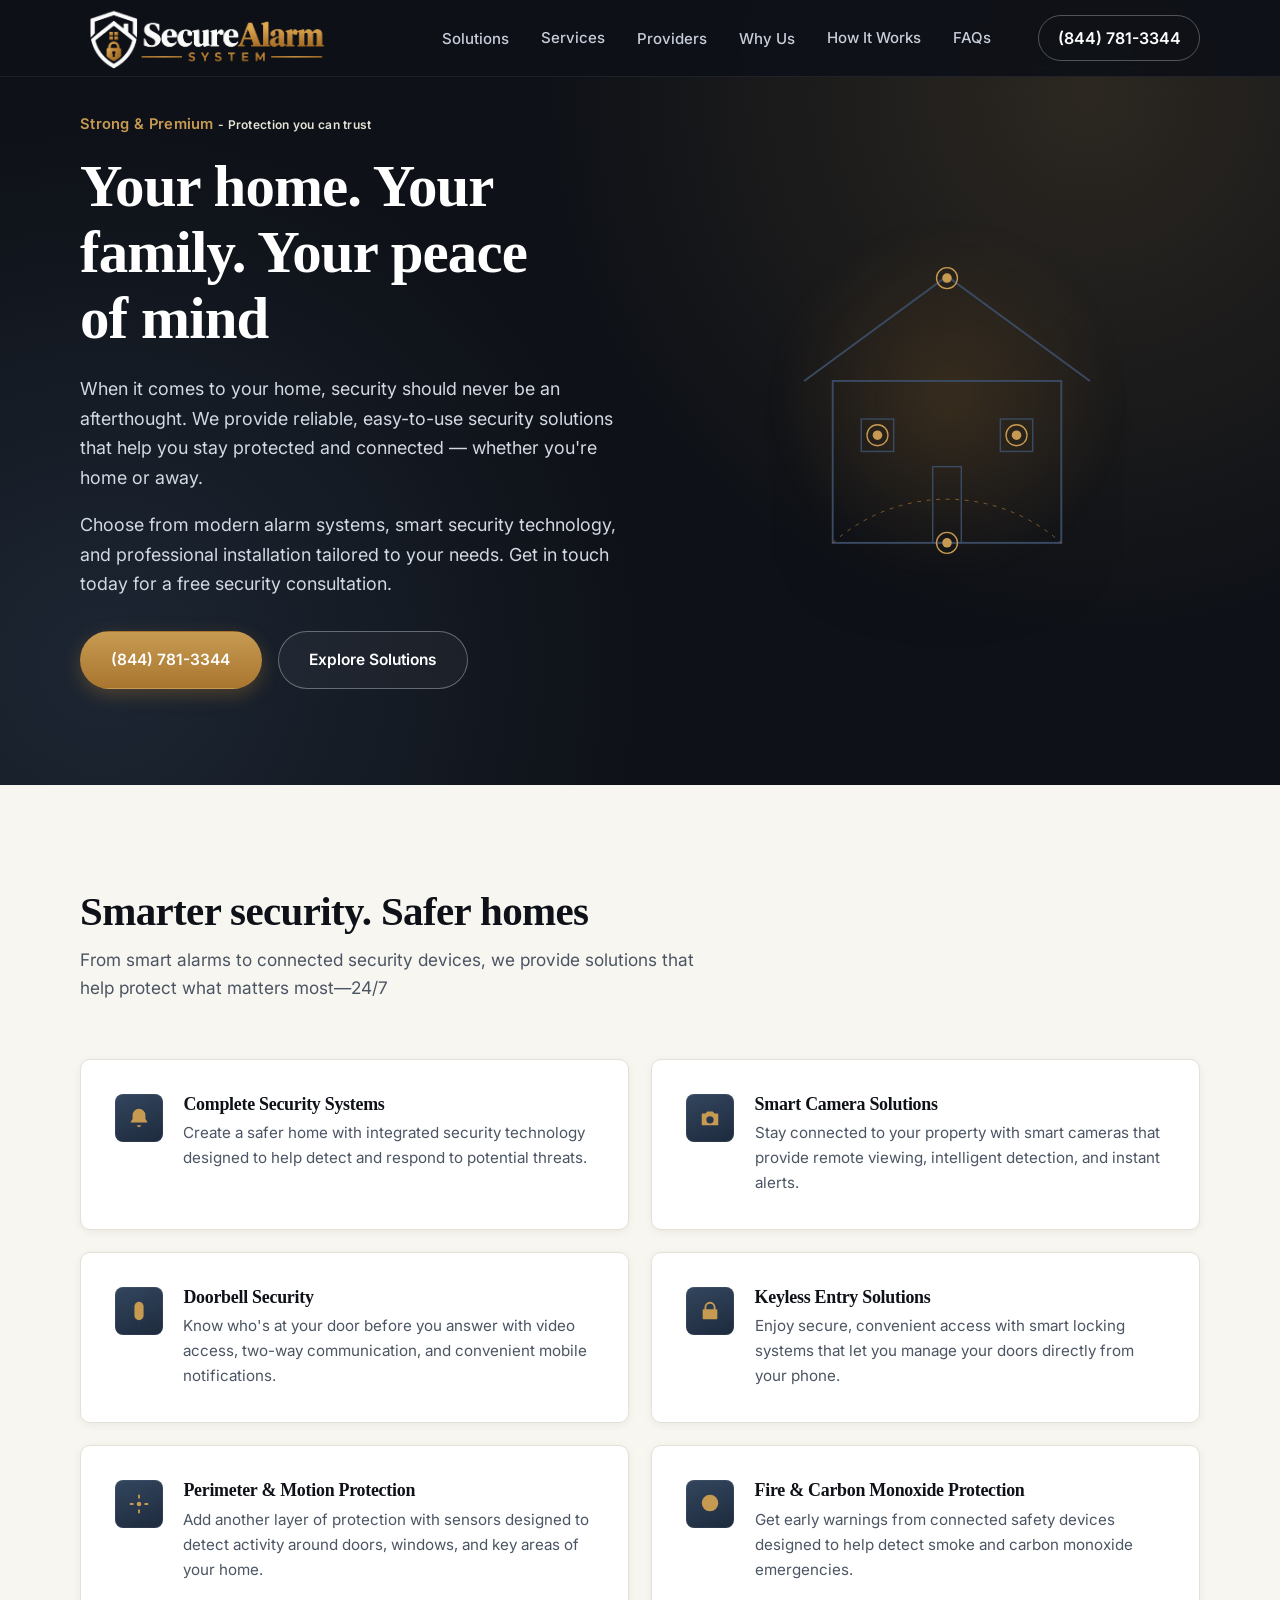
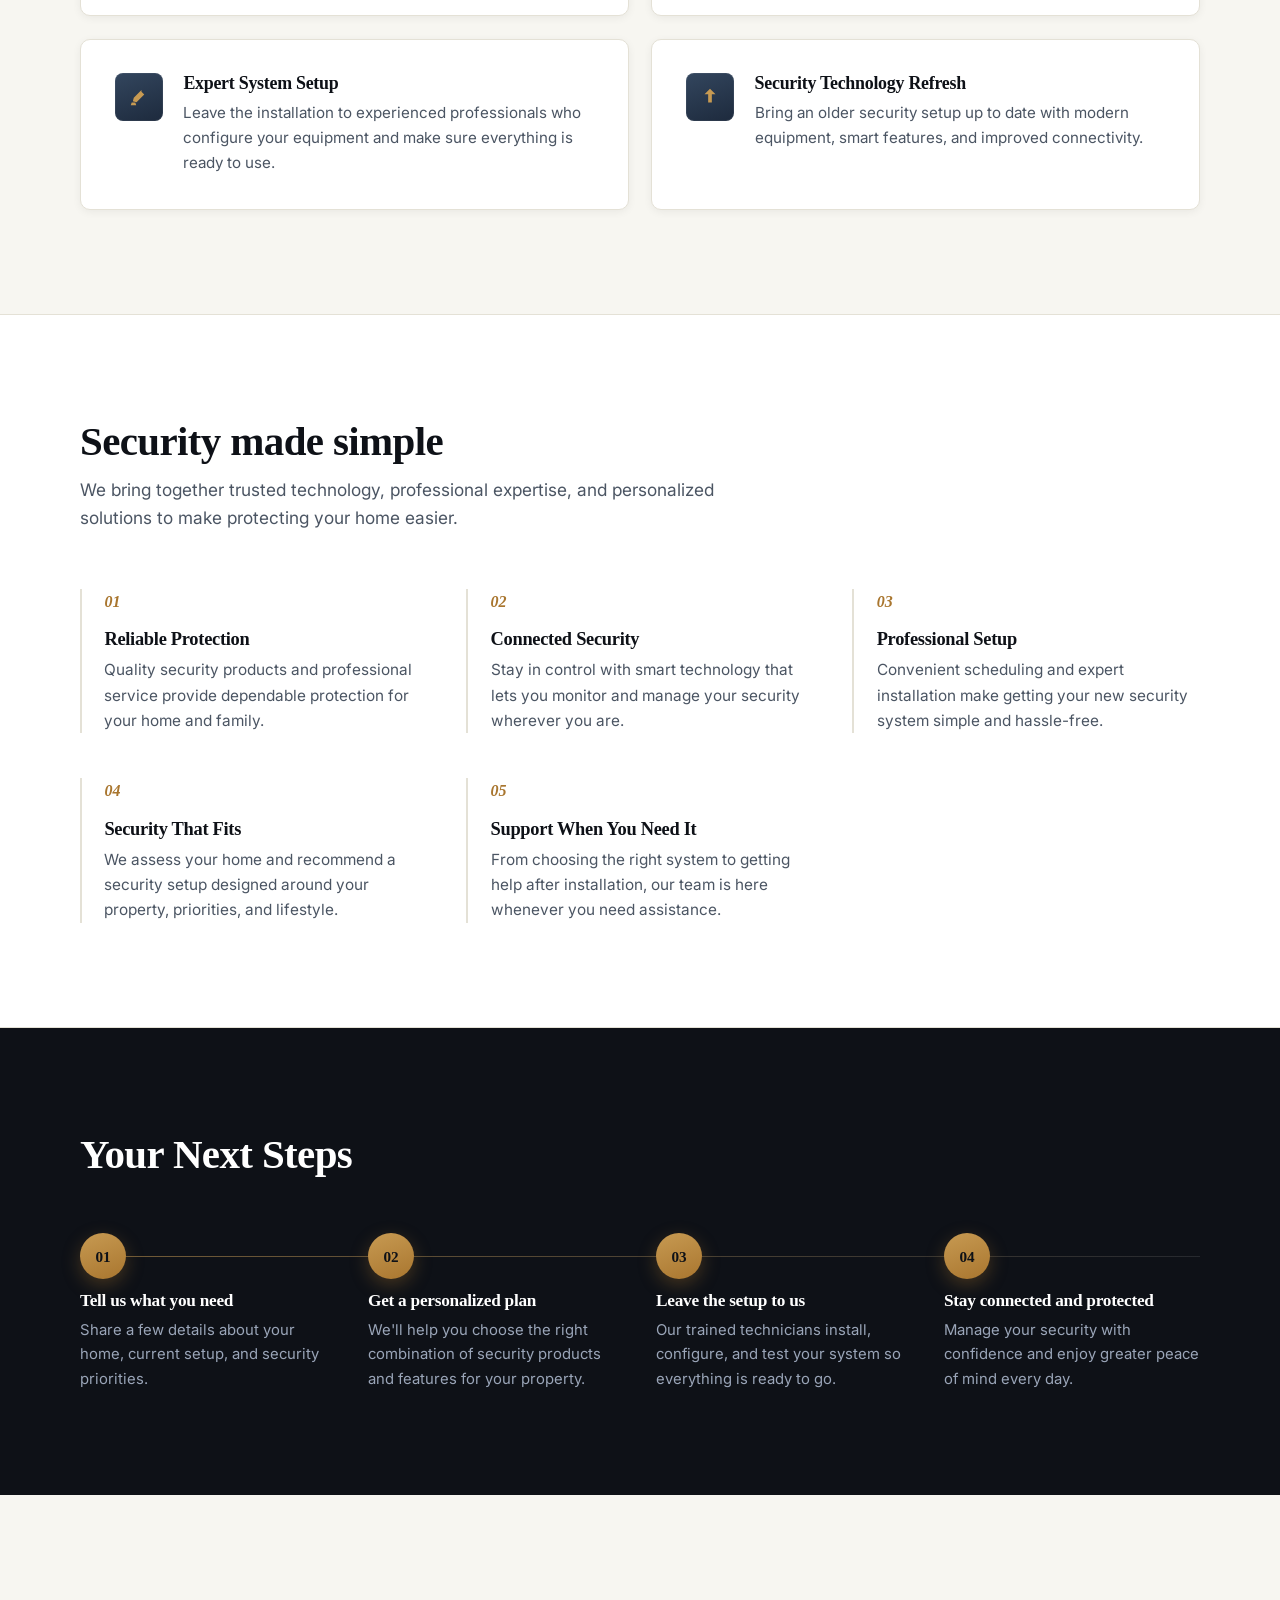
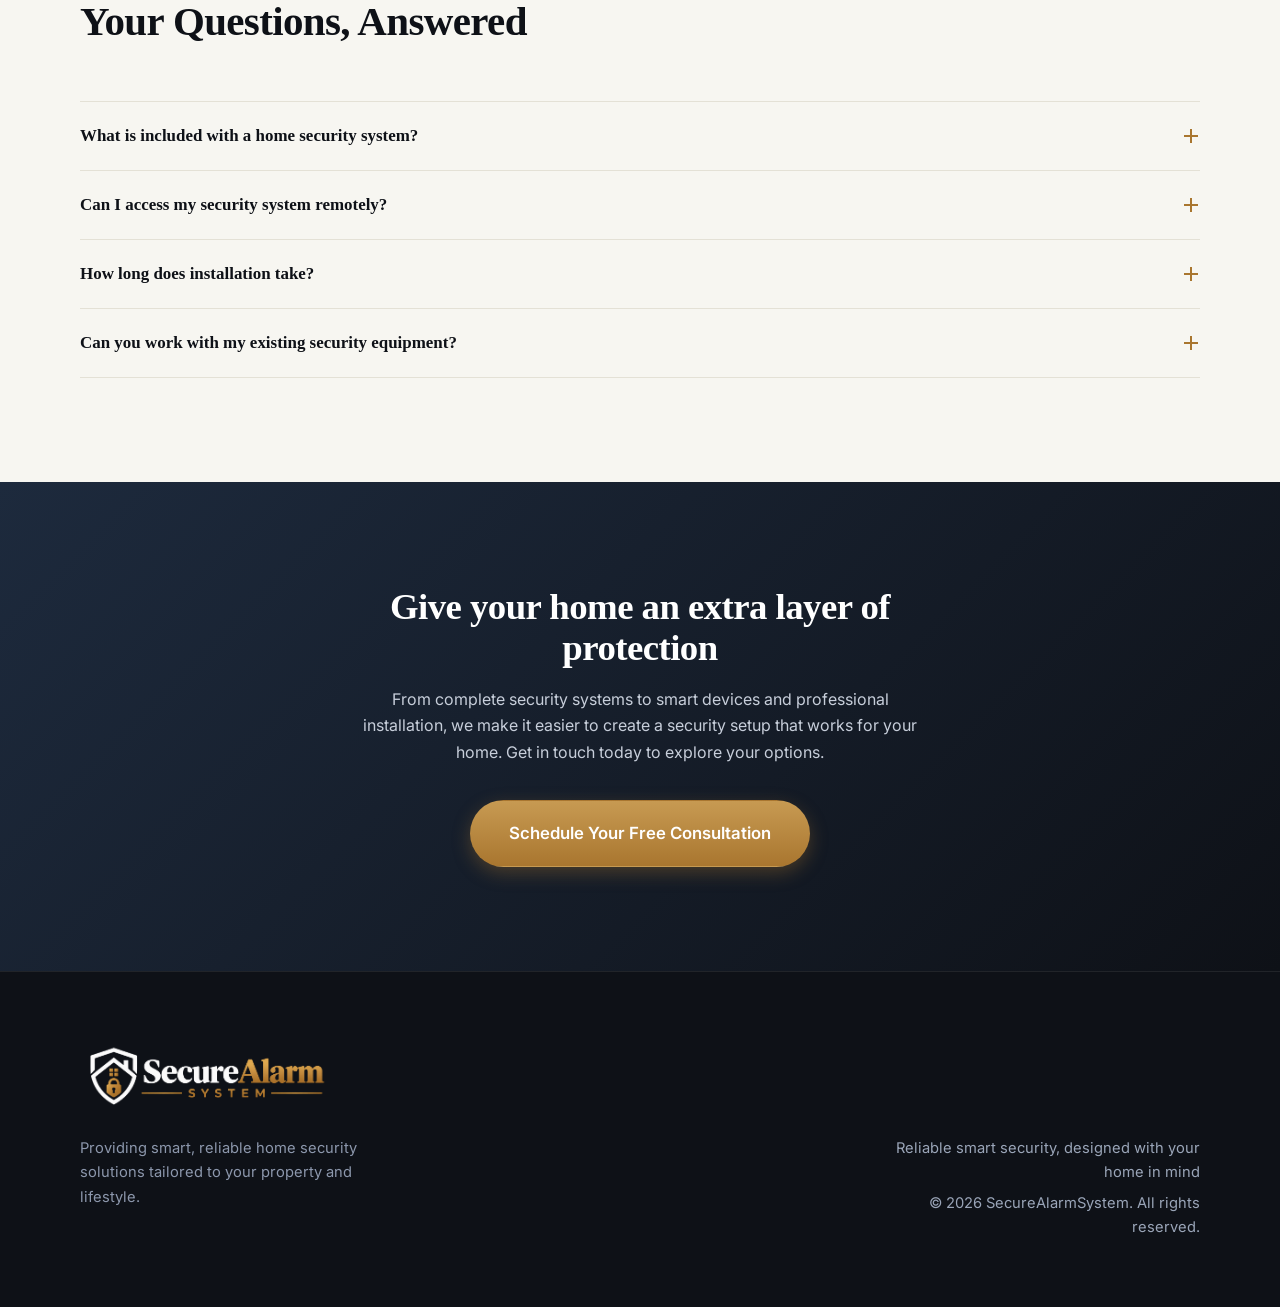
==== commit f0c915ab: "Final changes" ====
--- a/index.html
+++ b/index.html
@@ -346,7 +346,7 @@
   <!-- ============ FOOTER ============ -->
   <footer class="site-footer">
     <div class="section-inner footer-inner">
-      <a href="#" class="logo footer-logo"><img src="/assets/images/logo.png"/></a>
+      <a href="#" class="logo footer-logo"><img src="/assets/images/logo.png" width="250"/></a>
       <div class="parent">
         <div>
           <p>Providing smart, reliable home security solutions tailored to your property and lifestyle.</p>
--- a/assets/css/styles.css
+++ b/assets/css/styles.css
@@ -184,13 +184,14 @@
 
 /* ---------------- Header ---------------- */
 .site-header {
-  position: sticky;
+  position: fixed;
   top: 0;
   z-index: 100;
   background: rgba(14, 17, 23, .92);
   backdrop-filter: blur(10px);
   border-bottom: 1px solid rgba(255, 255, 255, .07);
   transition: box-shadow .2s ease, background .2s ease;
+  width: 100%;
 }
 
 .site-header.scrolled {
@@ -1543,6 +1544,15 @@
 
   .main-nav.open {
     transform: translateX(0);
+    height: 100vh;
+  }
+
+  .dropdown li a{
+    color: #fff !important;
+  }
+
+  .overflowYhidden{
+    overflow-y: hidden !important;
   }
 
   .main-nav>ul {
